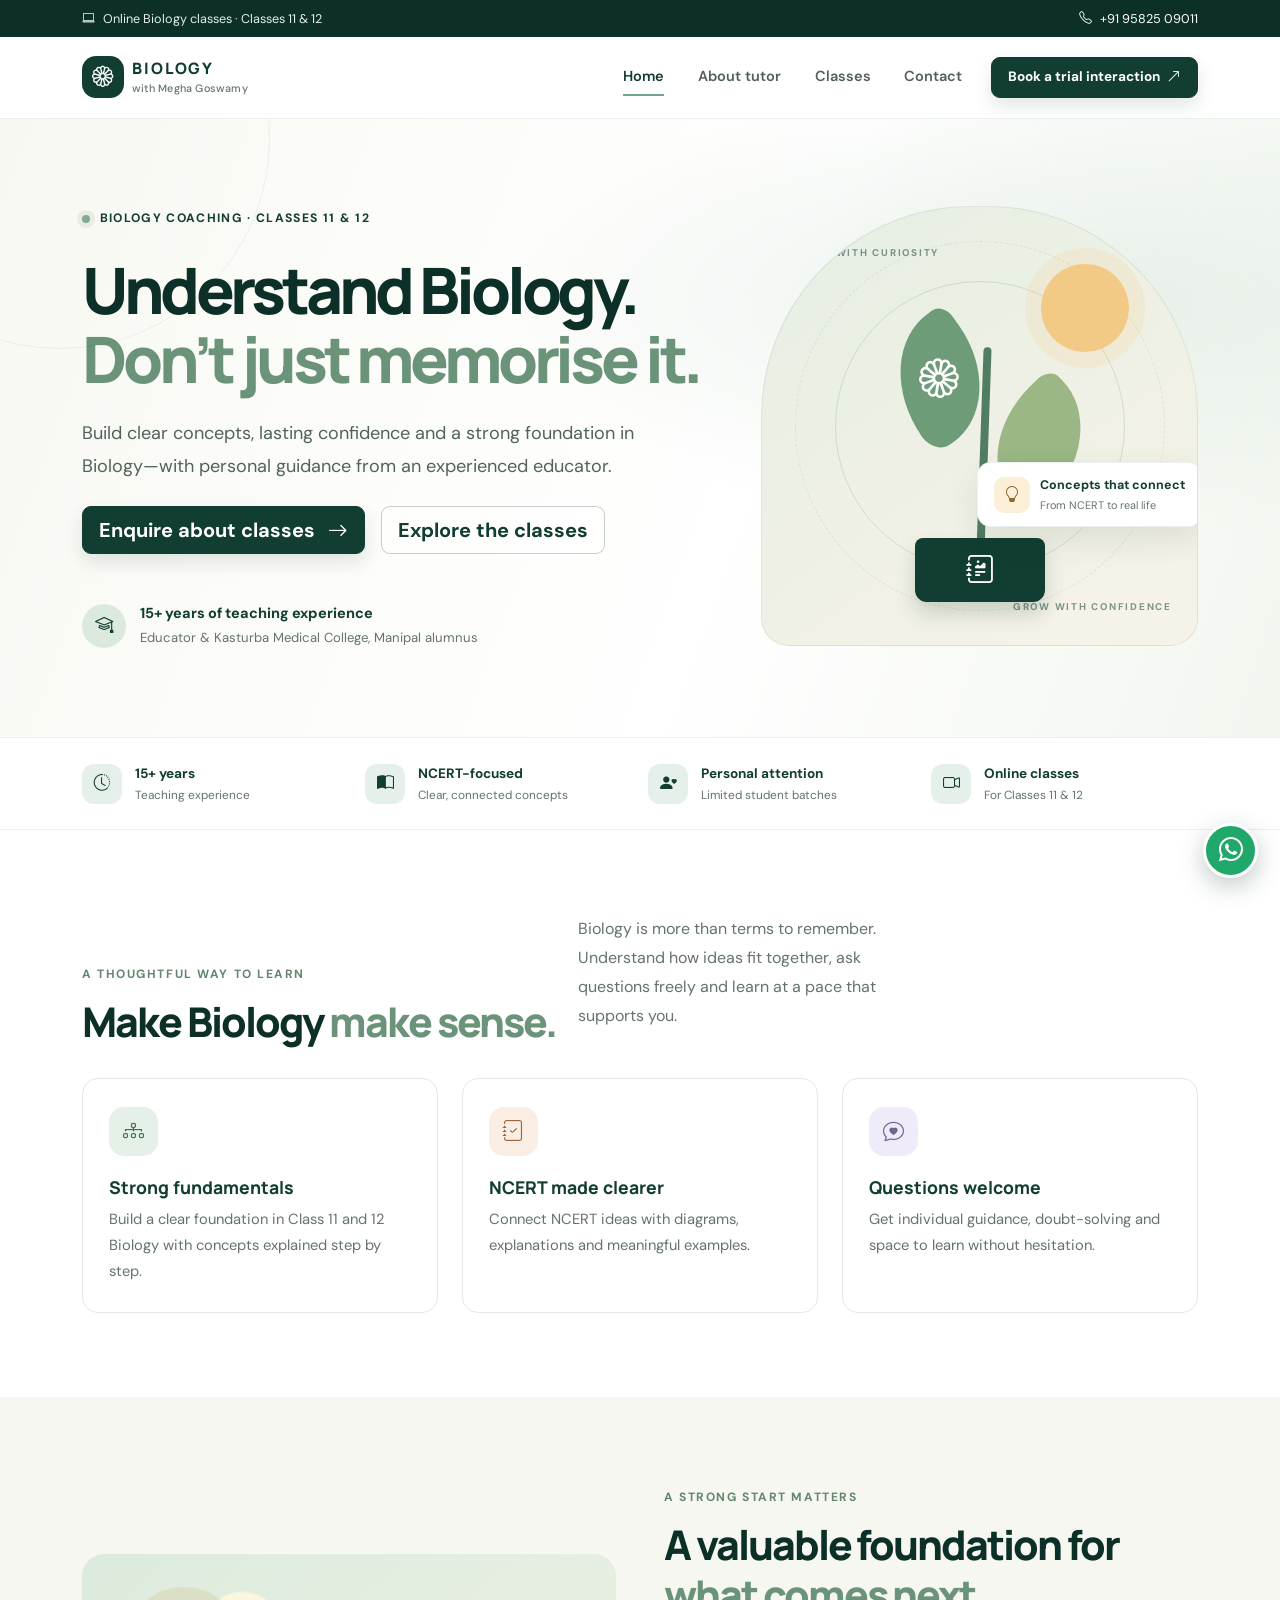
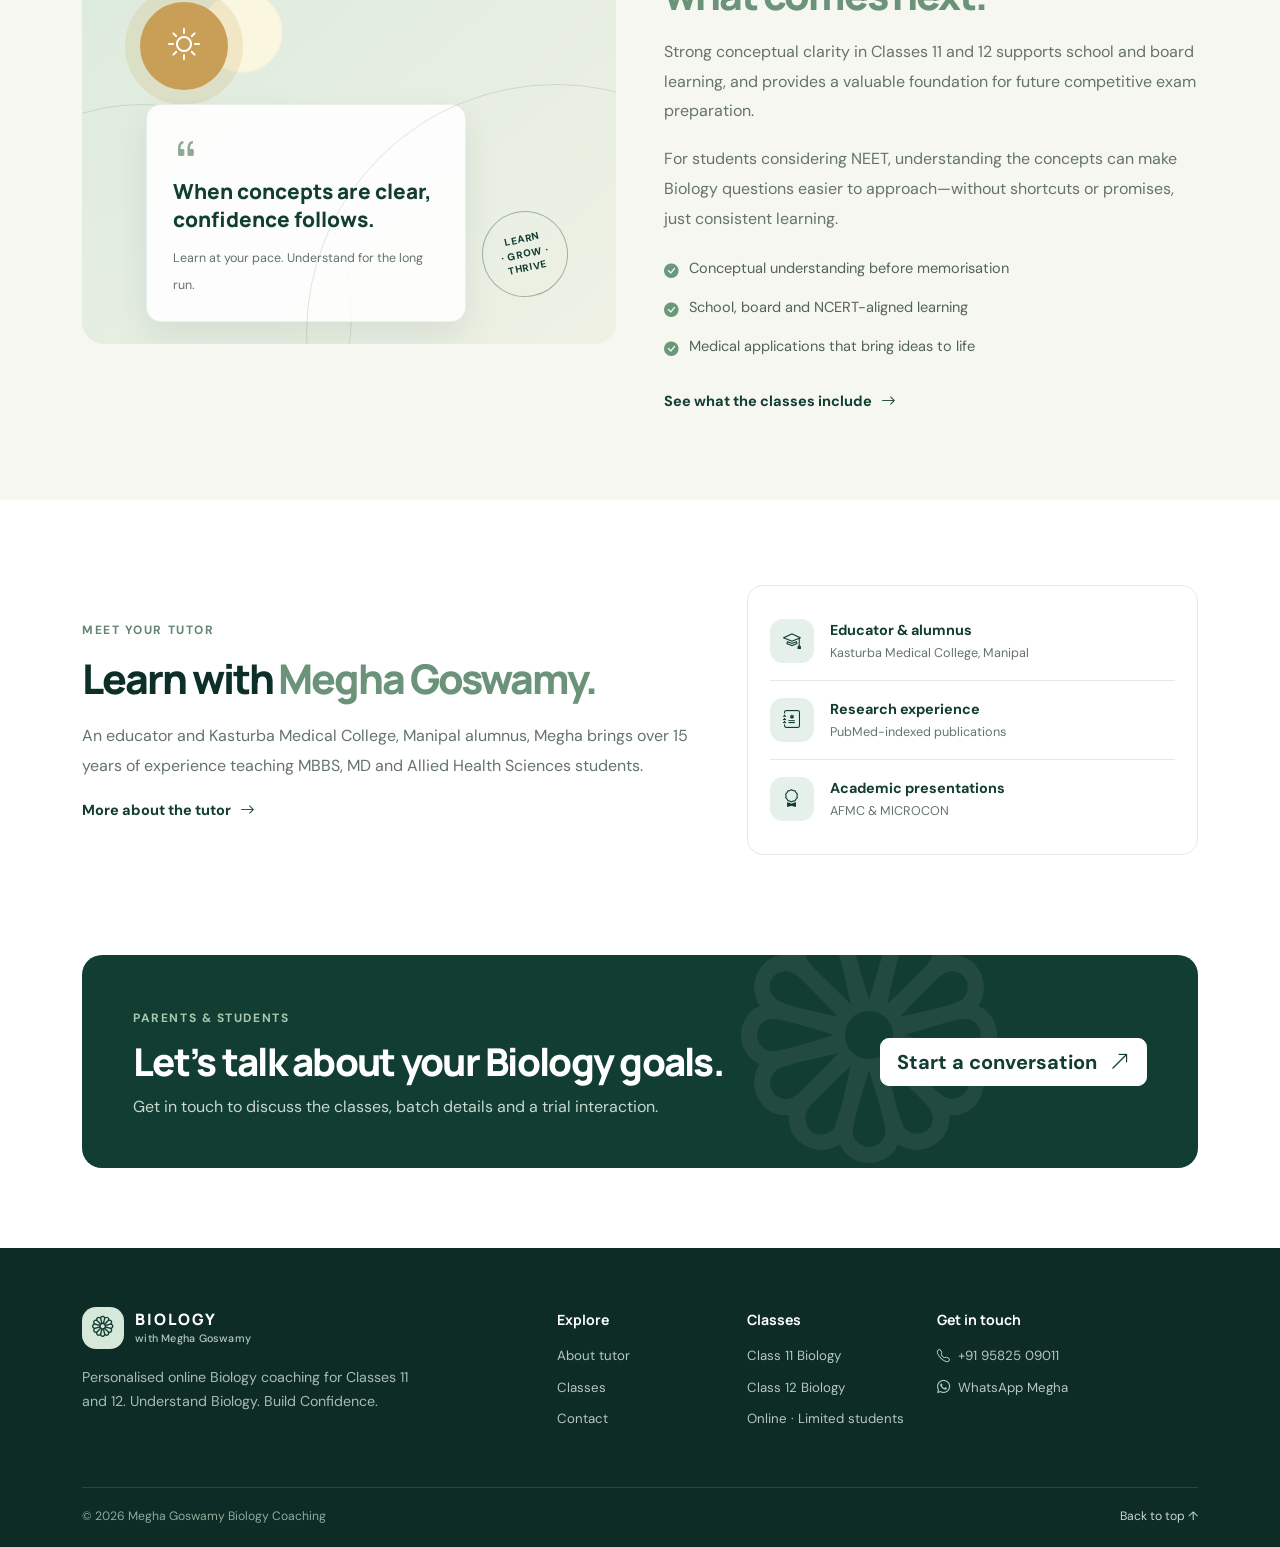
==== index.html @ 43e4be42 "Add MGT Tutorials website" ====
<!doctype html>
<html lang="en">
  <head>
    <meta charset="utf-8">
    <meta name="viewport" content="width=device-width, initial-scale=1">
    <meta name="description" content="Online Biology coaching for Classes 11 and 12 with Megha Goswamy. Build clear NCERT concepts, confidence and a strong foundation for future NEET preparation.">
    <meta name="theme-color" content="#123d32">
    <title>Biology Coaching for Classes 11 &amp; 12 | Megha Goswamy</title>
    <link rel="preconnect" href="https://fonts.googleapis.com">
    <link rel="preconnect" href="https://fonts.gstatic.com" crossorigin>
    <link href="https://fonts.googleapis.com/css2?family=DM+Sans:wght@400;500;600;700&family=Manrope:wght@400;500;600;700;800&display=swap" rel="stylesheet">
    <link href="https://cdn.jsdelivr.net/npm/bootstrap@5.3.3/dist/css/bootstrap.min.css" rel="stylesheet">
    <link href="https://cdn.jsdelivr.net/npm/bootstrap-icons@1.11.3/font/bootstrap-icons.min.css" rel="stylesheet">
    <link href="assets/css/styles.css" rel="stylesheet">
  </head>
  <body id="top">
    <div class="topbar">
      <div class="container d-flex justify-content-between align-items-center gap-3">
        <span><i class="bi bi-laptop me-2" aria-hidden="true"></i>Online Biology classes · Classes 11 &amp; 12</span>
        <a href="tel:+919582509011"><i class="bi bi-telephone me-2" aria-hidden="true"></i>+91 95825 09011</a>
      </div>
    </div>

    <nav class="navbar navbar-expand-lg site-nav sticky-top" aria-label="Main navigation">
      <div class="container">
        <a class="navbar-brand d-flex align-items-center gap-2" href="index.html" aria-label="Megha Goswamy Biology Coaching home">
          <span class="brand-mark"><i class="bi bi-flower1" aria-hidden="true"></i></span>
          <span class="brand-copy">BIOLOGY<span>with Megha Goswamy</span></span>
        </a>
        <button class="navbar-toggler" type="button" data-bs-toggle="collapse" data-bs-target="#siteNavigation" aria-controls="siteNavigation" aria-expanded="false" aria-label="Toggle navigation">
          <span class="navbar-toggler-icon"></span>
        </button>
        <div class="collapse navbar-collapse" id="siteNavigation">
          <ul class="navbar-nav ms-auto align-items-lg-center gap-lg-2">
            <li class="nav-item"><a class="nav-link active" aria-current="page" href="index.html">Home</a></li>
            <li class="nav-item"><a class="nav-link" href="about.html">About tutor</a></li>
            <li class="nav-item"><a class="nav-link" href="classes.html">Classes</a></li>
            <li class="nav-item"><a class="nav-link" href="contact.html">Contact</a></li>
            <li class="nav-item ms-lg-2"><a class="btn btn-primary-custom nav-cta" href="contact.html#enquiry">Book a trial interaction <i class="bi bi-arrow-up-right ms-1" aria-hidden="true"></i></a></li>
          </ul>
        </div>
      </div>
    </nav>

    <main>
      <section class="hero-section">
        <div class="container">
          <div class="row align-items-center g-5">
            <div class="col-lg-7">
              <span class="eyebrow"><span class="eyebrow-dot"></span>Biology coaching · Classes 11 &amp; 12</span>
              <h1 class="hero-title mt-4">Understand Biology.<br><span>Don’t just memorise it.</span></h1>
              <p class="hero-lead mt-4">Build clear concepts, lasting confidence and a strong foundation in Biology—with personal guidance from an experienced educator.</p>
              <div class="d-flex flex-column flex-sm-row gap-3 mt-4">
                <a class="btn btn-primary-custom btn-lg" href="contact.html#enquiry">Enquire about classes <i class="bi bi-arrow-right ms-2" aria-hidden="true"></i></a>
                <a class="btn btn-outline-custom btn-lg" href="classes.html">Explore the classes</a>
              </div>
              <div class="hero-proof mt-5">
                <div class="proof-icon"><i class="bi bi-mortarboard" aria-hidden="true"></i></div>
                <p><strong>15+ years of teaching experience</strong><span>Educator &amp; Kasturba Medical College, Manipal alumnus</span></p>
              </div>
            </div>
            <div class="col-lg-5">
              <div class="hero-art" role="img" aria-label="Illustration of a growing plant representing learning and biology">
                <div class="art-orbit orbit-one"></div>
                <div class="art-orbit orbit-two"></div>
                <div class="art-sun"></div>
                <div class="art-leaf leaf-one"><i class="bi bi-flower1" aria-hidden="true"></i></div>
                <div class="art-leaf leaf-two"><i class="bi bi-leaf" aria-hidden="true"></i></div>
                <div class="art-stem"></div>
                <div class="art-book"><i class="bi bi-journal-richtext" aria-hidden="true"></i></div>
                <div class="art-caption"><span class="caption-icon"><i class="bi bi-lightbulb" aria-hidden="true"></i></span><span><strong>Concepts that connect</strong><small>From NCERT to real life</small></span></div>
                <span class="art-label label-top">LEARN WITH CURIOSITY</span>
                <span class="art-label label-bottom">GROW WITH CONFIDENCE</span>
              </div>
            </div>
          </div>
        </div>
      </section>

      <section class="trust-strip" aria-label="Teaching highlights">
        <div class="container">
          <div class="row g-3">
            <div class="col-6 col-lg-3"><div class="trust-item"><i class="bi bi-clock-history" aria-hidden="true"></i><span><strong>15+ years</strong><small>Teaching experience</small></span></div></div>
            <div class="col-6 col-lg-3"><div class="trust-item"><i class="bi bi-book-half" aria-hidden="true"></i><span><strong>NCERT-focused</strong><small>Clear, connected concepts</small></span></div></div>
            <div class="col-6 col-lg-3"><div class="trust-item"><i class="bi bi-person-heart" aria-hidden="true"></i><span><strong>Personal attention</strong><small>Limited student batches</small></span></div></div>
            <div class="col-6 col-lg-3"><div class="trust-item"><i class="bi bi-camera-video" aria-hidden="true"></i><span><strong>Online classes</strong><small>For Classes 11 &amp; 12</small></span></div></div>
          </div>
        </div>
      </section>

      <section class="section-space">
        <div class="container">
          <div class="row align-items-end g-3 section-heading">
            <div class="col-lg-7">
              <span class="section-kicker">A thoughtful way to learn</span>
              <h2>Make Biology <span>make sense.</span></h2>
            </div>
            <div class="col-lg-5"><p>Biology is more than terms to remember. Understand how ideas fit together, ask questions freely and learn at a pace that supports you.</p></div>
          </div>
          <div class="row g-4 mt-2">
            <div class="col-md-6 col-lg-4">
              <article class="feature-card">
                <div class="feature-icon icon-mint"><i class="bi bi-diagram-3" aria-hidden="true"></i></div>
                <h3>Strong fundamentals</h3>
                <p>Build a clear foundation in Class 11 and 12 Biology with concepts explained step by step.</p>
              </article>
            </div>
            <div class="col-md-6 col-lg-4">
              <article class="feature-card">
                <div class="feature-icon icon-peach"><i class="bi bi-journal-check" aria-hidden="true"></i></div>
                <h3>NCERT made clearer</h3>
                <p>Connect NCERT ideas with diagrams, explanations and meaningful examples.</p>
              </article>
            </div>
            <div class="col-md-6 col-lg-4">
              <article class="feature-card">
                <div class="feature-icon icon-lilac"><i class="bi bi-chat-heart" aria-hidden="true"></i></div>
                <h3>Questions welcome</h3>
                <p>Get individual guidance, doubt-solving and space to learn without hesitation.</p>
              </article>
            </div>
          </div>
        </div>
      </section>

      <section class="foundation-section">
        <div class="container">
          <div class="row align-items-center g-5">
            <div class="col-lg-6">
              <div class="foundation-visual">
                <div class="foundation-circle"><i class="bi bi-brightness-high" aria-hidden="true"></i></div>
                <div class="foundation-quote"><i class="bi bi-quote" aria-hidden="true"></i><p>When concepts are clear, confidence follows.</p><span>Learn at your pace. Understand for the long run.</span></div>
                <div class="foundation-stamp"><span>LEARN<br>· GROW ·<br>THRIVE</span></div>
              </div>
            </div>
            <div class="col-lg-6">
              <span class="section-kicker">A strong start matters</span>
              <h2 class="section-title">A valuable foundation for <span>what comes next.</span></h2>
              <p class="section-copy">Strong conceptual clarity in Classes 11 and 12 supports school and board learning, and provides a valuable foundation for future competitive exam preparation.</p>
              <p class="section-copy">For students considering NEET, understanding the concepts can make Biology questions easier to approach—without shortcuts or promises, just consistent learning.</p>
              <ul class="check-list">
                <li><i class="bi bi-check-circle-fill" aria-hidden="true"></i>Conceptual understanding before memorisation</li>
                <li><i class="bi bi-check-circle-fill" aria-hidden="true"></i>School, board and NCERT-aligned learning</li>
                <li><i class="bi bi-check-circle-fill" aria-hidden="true"></i>Medical applications that bring ideas to life</li>
              </ul>
              <a class="text-link" href="classes.html">See what the classes include <i class="bi bi-arrow-right" aria-hidden="true"></i></a>
            </div>
          </div>
        </div>
      </section>

      <section class="tutor-section section-space">
        <div class="container">
          <div class="row g-4 align-items-center">
            <div class="col-lg-7">
              <span class="section-kicker">Meet your tutor</span>
              <h2 class="section-title">Learn with <span>Megha Goswamy.</span></h2>
              <p class="section-copy">An educator and Kasturba Medical College, Manipal alumnus, Megha brings over 15 years of experience teaching MBBS, MD and Allied Health Sciences students.</p>
              <a class="text-link" href="about.html">More about the tutor <i class="bi bi-arrow-right" aria-hidden="true"></i></a>
            </div>
            <div class="col-lg-5">
              <div class="credential-card">
                <div class="credential-row"><span><i class="bi bi-mortarboard" aria-hidden="true"></i></span><p><strong>Educator &amp; alumnus</strong><small>Kasturba Medical College, Manipal</small></p></div>
                <div class="credential-row"><span><i class="bi bi-journal-medical" aria-hidden="true"></i></span><p><strong>Research experience</strong><small>PubMed-indexed publications</small></p></div>
                <div class="credential-row"><span><i class="bi bi-award" aria-hidden="true"></i></span><p><strong>Academic presentations</strong><small>AFMC &amp; MICROCON</small></p></div>
              </div>
            </div>
          </div>
        </div>
      </section>

      <section class="cta-section">
        <div class="container">
          <div class="cta-card">
            <div><span class="section-kicker">Parents &amp; students</span><h2>Let’s talk about your Biology goals.</h2><p>Get in touch to discuss the classes, batch details and a trial interaction.</p></div>
            <a class="btn btn-light-custom btn-lg" href="contact.html#enquiry">Start a conversation <i class="bi bi-arrow-up-right ms-2" aria-hidden="true"></i></a>
            <div class="cta-decoration" aria-hidden="true"><i class="bi bi-flower1"></i></div>
          </div>
        </div>
      </section>
    </main>

    <footer class="site-footer">
      <div class="container">
        <div class="row gy-4">
          <div class="col-lg-5">
            <a class="footer-brand" href="index.html"><span class="brand-mark"><i class="bi bi-flower1" aria-hidden="true"></i></span><span class="brand-copy">BIOLOGY<span>with Megha Goswamy</span></span></a>
            <p class="footer-about mt-3">Personalised online Biology coaching for Classes 11 and 12. Understand Biology. Build Confidence.</p>
          </div>
          <div class="col-6 col-lg-2"><h2 class="footer-heading">Explore</h2><a href="about.html">About tutor</a><a href="classes.html">Classes</a><a href="contact.html">Contact</a></div>
          <div class="col-6 col-lg-2"><h2 class="footer-heading">Classes</h2><span>Class 11 Biology</span><span>Class 12 Biology</span><span>Online · Limited students</span></div>
          <div class="col-lg-3"><h2 class="footer-heading">Get in touch</h2><a href="tel:+919582509011"><i class="bi bi-telephone me-2" aria-hidden="true"></i>+91 95825 09011</a><a href="https://wa.me/919582509011" target="_blank" rel="noopener noreferrer"><i class="bi bi-whatsapp me-2" aria-hidden="true"></i>WhatsApp Megha</a></div>
        </div>
        <div class="footer-bottom"><span>© <span data-current-year></span> Megha Goswamy Biology Coaching</span><a href="#top" class="back-top">Back to top ↑</a></div>
      </div>
    </footer>
    <a class="whatsapp-float" href="https://wa.me/919582509011?text=Hello%20Megha%2C%20I%27d%20like%20to%20enquire%20about%20Biology%20classes." target="_blank" rel="noopener noreferrer" aria-label="Enquire on WhatsApp"><i class="bi bi-whatsapp" aria-hidden="true"></i></a>
    <script src="https://cdn.jsdelivr.net/npm/bootstrap@5.3.3/dist/js/bootstrap.bundle.min.js"></script>
    <script src="assets/js/main.js"></script>
  </body>
</html>
---- assets/css/styles.css ----
:root {
  --forest: #123d32;
  --forest-dark: #0c3028;
  --forest-soft: #e6f0eb;
  --sage: #dce9df;
  --cream: #f7f7f1;
  --ink: #172a25;
  --muted: #64736d;
  --line: #e5e9e4;
  --white: #fff;
  --font-body: "DM Sans", sans-serif;
  --font-heading: "Manrope", sans-serif;
}

* { box-sizing: border-box; }
html { scroll-behavior: smooth; scroll-padding-top: 6rem; }
body { margin: 0; color: var(--ink); background: var(--white); font-family: var(--font-body); font-size: 1rem; line-height: 1.7; }
a { color: inherit; }
h1, h2, h3, .brand-copy { font-family: var(--font-heading); }
.topbar { background: var(--forest-dark); color: #e4eee8; font-size: .79rem; padding: .48rem 0; }
.topbar a { color: #fff; text-decoration: none; }
.site-nav { z-index: 1020; min-height: 82px; background: rgba(255,255,255,.97); border-bottom: 1px solid rgba(18,61,50,.08); }
.navbar-brand { text-decoration: none; }
.brand-mark { width: 42px; height: 42px; display: inline-grid; place-items: center; flex: 0 0 auto; color: #fff; background: var(--forest); border-radius: 14px; font-size: 1.35rem; }
.brand-copy { display: flex; flex-direction: column; color: var(--forest); font-size: .98rem; font-weight: 800; letter-spacing: .12em; line-height: 1.12; }
.brand-copy span { margin-top: .2rem; color: var(--muted); font: 500 .67rem var(--font-body); letter-spacing: .02em; }
.site-nav .nav-link { padding: .7rem .8rem !important; color: #50615a; font-size: .91rem; font-weight: 600; }
.site-nav .nav-link:hover, .site-nav .nav-link.active { color: var(--forest); }
.site-nav .nav-link.active { position: relative; }
.site-nav .nav-link.active::after { position: absolute; right: .8rem; bottom: .28rem; left: .8rem; height: 2px; background: #73a58a; content: ""; }
.navbar-toggler { border-color: var(--line); }
.navbar-toggler:focus { box-shadow: 0 0 0 .2rem rgba(18,61,50,.15); }
.btn { border-radius: 9px; font-weight: 700; }
.btn-primary-custom { color: #fff; background: var(--forest); border: 1px solid var(--forest); box-shadow: 0 8px 18px rgba(18,61,50,.12); }
.btn-primary-custom:hover, .btn-primary-custom:focus { color: #fff; background: var(--forest-dark); border-color: var(--forest-dark); }
.btn-outline-custom { color: var(--forest); background: rgba(255,255,255,.56); border: 1px solid rgba(18,61,50,.24); }
.btn-outline-custom:hover { color: var(--forest); background: #fff; border-color: var(--forest); }
.btn-light-custom { color: var(--forest); background: #fff; border: 1px solid #fff; }
.btn-light-custom:hover { color: var(--forest); background: var(--cream); }
.nav-cta { padding: .58rem 1rem; font-size: .85rem; }
.hero-section { position: relative; overflow: hidden; padding: 5.3rem 0 5.5rem; background: radial-gradient(ellipse at 86% 30%, #e8f0e9 0, transparent 38%), linear-gradient(110deg, #f8f8f2 0%, #fff 58%, #f2f6ef 100%); }
.hero-section::before { position: absolute; top: -190px; left: -150px; width: 420px; height: 420px; border: 1px solid rgba(18,61,50,.06); border-radius: 50%; content: ""; }
.eyebrow { display: inline-flex; align-items: center; gap: .6rem; color: var(--forest); font-size: .76rem; font-weight: 700; letter-spacing: .11em; text-transform: uppercase; }
.eyebrow-dot { width: 8px; height: 8px; border-radius: 50%; background: #81a98e; box-shadow: 0 0 0 5px rgba(129,169,142,.15); }
.hero-title { max-width: 760px; color: var(--forest-dark); font-size: clamp(2.6rem, 5vw, 4.65rem); font-weight: 800; letter-spacing: -.065em; line-height: 1.08; }
.hero-title span, .page-title span, .section-heading h2 span, .section-title span { color: #6a937a; }
.hero-lead { max-width: 590px; color: #52635b; font-size: 1.13rem; line-height: 1.8; }
.hero-proof { display: flex; align-items: center; gap: .85rem; }
.proof-icon { width: 44px; height: 44px; display: grid; place-items: center; color: var(--forest); background: var(--sage); border-radius: 50%; font-size: 1.15rem; }
.hero-proof p, .credential-row p { display: flex; flex-direction: column; margin: 0; }
.hero-proof strong { color: var(--forest); font-size: .91rem; }
.hero-proof p span { color: var(--muted); font-size: .82rem; }
.hero-art { position: relative; display: flex; min-height: 440px; align-items: center; justify-content: center; overflow: hidden; border: 1px solid rgba(18,61,50,.08); border-radius: 48% 48% 28px 28px; background: linear-gradient(145deg, #e5eee3, #f5f2e7 84%); }
.art-orbit { position: absolute; width: 290px; height: 290px; border: 1px solid rgba(18,61,50,.13); border-radius: 50%; }
.orbit-two { width: 370px; height: 370px; border-style: dashed; opacity: .7; }
.art-sun { position: absolute; top: 57px; right: 68px; width: 88px; height: 88px; border-radius: 50%; background: #f2c985; box-shadow: 0 0 0 16px rgba(242,201,133,.18); }
.art-stem { position: absolute; bottom: 80px; left: 50%; width: 8px; height: 218px; border-radius: 10px; background: #517d63; transform: translateX(-50%) rotate(2deg); transform-origin: bottom; }
.art-leaf { position: absolute; z-index: 1; display: grid; width: 94px; height: 120px; place-items: center; color: #fff; border-radius: 85% 15% 80% 20%; font-size: 2.5rem; }
.leaf-one { top: 112px; left: calc(50% - 88px); background: #6f9c78; transform: rotate(-35deg); }
.leaf-two { top: 176px; left: calc(50% + 13px); background: #9ab785; transform: rotate(45deg) scaleX(-1); }
.art-book { position: absolute; bottom: 43px; left: 50%; display: grid; width: 130px; height: 64px; place-items: center; color: #fff; border-radius: 8px 8px 12px 12px; background: var(--forest); box-shadow: 0 12px 20px rgba(18,61,50,.18); font-size: 1.75rem; transform: translateX(-50%); }
.art-caption { position: absolute; z-index: 2; right: -5px; bottom: 118px; display: flex; align-items: center; gap: .65rem; padding: .75rem 1rem; border: 1px solid rgba(18,61,50,.08); border-radius: 14px; background: #fff; box-shadow: 0 12px 32px rgba(18,61,50,.11); }
.caption-icon { display: grid; width: 36px; height: 36px; place-items: center; color: #8d6a33; background: #fbf0d7; border-radius: 10px; }
.art-caption strong, .art-caption small { display: block; }
.art-caption strong { color: var(--forest); font-size: .78rem; }
.art-caption small { color: var(--muted); font-size: .68rem; }
.art-label { position: absolute; color: rgba(18,61,50,.53); font-size: .61rem; font-weight: 700; letter-spacing: .18em; }
.label-top { top: 38px; left: 29px; }
.label-bottom { right: 25px; bottom: 30px; }
.trust-strip { padding: 1.5rem 0; border-top: 1px solid #eef0ea; border-bottom: 1px solid #eef0ea; background: #fff; }
.trust-item { display: flex; align-items: center; gap: .8rem; height: 100%; }
.trust-item > i { display: grid; width: 40px; height: 40px; flex: 0 0 auto; place-items: center; color: var(--forest); border-radius: 12px; background: var(--forest-soft); font-size: 1.05rem; }
.trust-item span, .trust-item strong, .trust-item small { display: block; }
.trust-item strong { color: var(--forest); font-size: .85rem; }
.trust-item small { color: var(--muted); font-size: .74rem; }
.section-space { padding: 5.3rem 0; }
.section-heading { max-width: 850px; }
.section-kicker { color: #638670; font-size: .75rem; font-weight: 700; letter-spacing: .13em; text-transform: uppercase; }
.section-heading h2, .section-title { margin: .7rem 0 0; color: var(--forest-dark); font-size: clamp(2rem, 3.2vw, 3rem); font-weight: 800; letter-spacing: -.05em; line-height: 1.2; }
.section-heading > p, .section-heading .col-lg-5 p { color: var(--muted); line-height: 1.8; }
.section-copy { margin-top: 1.15rem; color: var(--muted); line-height: 1.85; }
.feature-card { height: 100%; padding: 1.7rem 1.65rem; border: 1px solid var(--line); border-radius: 16px; background: #fff; transition: transform .2s ease, box-shadow .2s ease; }
.feature-card:hover, .credential-detail:hover { transform: translateY(-4px); box-shadow: 0 18px 34px rgba(18,61,50,.08); }
.feature-icon { display: grid; width: 49px; height: 49px; place-items: center; border-radius: 15px; font-size: 1.3rem; }
.icon-mint { color: #397355; background: #e5f1e8; }
.icon-peach { color: #9b6742; background: #faeee4; }
.icon-lilac { color: #716294; background: #efebf8; }
.icon-sand { color: #867342; background: #f5f0dc; }
.feature-card h3, .credential-detail h3 { margin: 1.35rem 0 .55rem; color: var(--forest); font-size: 1.1rem; font-weight: 750; }
.feature-card p, .credential-detail p { margin: 0; color: var(--muted); font-size: .92rem; line-height: 1.75; }
.foundation-section { padding: 5.3rem 0; background: var(--cream); }
.foundation-visual { position: relative; min-height: 390px; overflow: hidden; border-radius: 22px; background: radial-gradient(circle at 30% 20%, #faf6df 0 8%, transparent 8.5%), linear-gradient(140deg, #dcebdd, #eff1e5); }
.foundation-visual::before, .foundation-visual::after { position: absolute; bottom: -180px; width: 420px; height: 420px; border: 1px solid rgba(18,61,50,.13); border-radius: 50%; content: ""; }
.foundation-visual::before { left: -150px; }
.foundation-visual::after { right: -190px; bottom: -240px; width: 500px; height: 500px; }
.foundation-circle { position: absolute; top: 48px; left: 58px; display: grid; width: 88px; height: 88px; place-items: center; color: #fff; border-radius: 50%; background: #c99e56; box-shadow: 0 0 0 15px rgba(201,158,86,.18); font-size: 2rem; }
.foundation-quote { position: absolute; top: 150px; left: 12%; max-width: 320px; padding: 1.5rem 1.65rem; border: 1px solid rgba(18,61,50,.08); border-radius: 15px; background: rgba(255,255,255,.88); box-shadow: 0 16px 35px rgba(18,61,50,.09); }
.foundation-quote > i { color: #91aa96; font-size: 1.6rem; }
.foundation-quote p { margin: .3rem 0 .6rem; color: var(--forest); font-family: var(--font-heading); font-size: 1.3rem; font-weight: 800; line-height: 1.35; }
.foundation-quote span { color: var(--muted); font-size: .78rem; }
.foundation-stamp { position: absolute; right: 9%; bottom: 12%; display: grid; width: 86px; height: 86px; place-items: center; border: 1px solid rgba(18,61,50,.35); border-radius: 50%; color: var(--forest); text-align: center; transform: rotate(-12deg); }
.foundation-stamp span { font-size: .62rem; font-weight: 800; letter-spacing: .08em; line-height: 1.5; }
.check-list { display: grid; gap: .7rem; margin: 1.5rem 0; padding: 0; list-style: none; }
.check-list li { display: flex; align-items: flex-start; gap: .65rem; color: #52635b; font-size: .91rem; }
.check-list i { margin-top: .2rem; color: #6a987a; }
.text-link { display: inline-flex; align-items: center; gap: .55rem; color: var(--forest); font-size: .91rem; font-weight: 700; text-decoration: none; }
.text-link:hover { color: #658f73; }
.credential-card { padding: 1rem 1.4rem; border: 1px solid var(--line); border-radius: 16px; background: #fff; }
.credential-row { display: flex; align-items: center; gap: 1rem; padding: 1rem 0; }
.credential-row + .credential-row { border-top: 1px solid var(--line); }
.credential-row > span { display: grid; width: 44px; height: 44px; flex: 0 0 auto; place-items: center; color: var(--forest); border-radius: 13px; background: var(--forest-soft); font-size: 1.12rem; }
.credential-row strong { color: var(--forest); font-size: .9rem; }
.credential-row small { color: var(--muted); font-size: .79rem; }
.tutor-section { background: #fff; }
.cta-section { padding: 1rem 0 5rem; }
.cta-card { position: relative; display: flex; align-items: center; justify-content: space-between; gap: 2rem; overflow: hidden; padding: 3rem 3.2rem; border-radius: 20px; color: #fff; background: var(--forest); }
.cta-card > div:first-child, .cta-card > a { position: relative; z-index: 1; }
.cta-card .section-kicker { color: #a8c9b0; }
.cta-card h2 { max-width: 610px; margin: .55rem 0 .45rem; color: #fff; font-size: clamp(1.7rem, 3vw, 2.55rem); font-weight: 800; letter-spacing: -.045em; }
.cta-card p { margin: 0; color: #c8d8cf; }
.cta-decoration { position: absolute; top: -48px; right: 18%; color: rgba(255,255,255,.07); font-size: 16rem; line-height: 1; }
.site-footer { padding: 3.7rem 0 1.25rem; color: #d5e0da; background: #0c2c25; }
.footer-brand { display: inline-flex; align-items: center; gap: .7rem; color: #fff; text-decoration: none; }
.footer-brand .brand-mark { color: var(--forest); background: #d6e8d9; }
.footer-brand .brand-copy { color: #fff; }
.footer-brand .brand-copy span { color: #b7c8bf; }
.footer-about { max-width: 340px; color: #a9bbb1; font-size: .89rem; }
.footer-heading { margin: .2rem 0 1rem; color: #fff; font: 700 .88rem var(--font-heading); }
.site-footer .col-6 > a, .site-footer .col-lg-3 > a, .site-footer .col-6 > span { display: block; margin: .55rem 0; color: #b7c8bf; font-size: .83rem; text-decoration: none; }
.site-footer a:hover { color: #fff; }
.footer-bottom { display: flex; justify-content: space-between; gap: 1rem; margin-top: 3rem; padding-top: 1.1rem; border-top: 1px solid rgba(255,255,255,.12); color: #92a89b; font-size: .76rem; }
.footer-bottom a { color: #c8d8cf; text-decoration: none; }
.whatsapp-float { position: fixed; z-index: 1010; right: 22px; bottom: 22px; display: grid; width: 55px; height: 55px; place-items: center; color: #fff; border: 3px solid #fff; border-radius: 50%; background: #1fa86a; box-shadow: 0 8px 24px rgba(12,48,40,.25); font-size: 1.5rem; text-decoration: none; transition: transform .2s ease; }
.whatsapp-float:hover { color: #fff; transform: translateY(-3px); }
.page-hero { padding: 2.2rem 0 4.2rem; background: linear-gradient(110deg, #f8f8f2, #f1f5ef); }
.breadcrumb { margin: 0 0 2rem; font-size: .8rem; }
.breadcrumb a { color: #638670; text-decoration: none; }
.breadcrumb-item.active { color: var(--muted); }
.page-title { color: var(--forest-dark); font-size: clamp(2.55rem, 5vw, 4.1rem); font-weight: 800; letter-spacing: -.065em; line-height: 1.12; }
.page-lead { max-width: 620px; margin: 1.2rem 0 0; color: #52635b; font-size: 1.08rem; line-height: 1.8; }
.page-hero-icon { display: flex; min-height: 215px; flex-direction: column; align-items: center; justify-content: center; gap: 1rem; color: var(--forest); border: 1px solid rgba(18,61,50,.1); border-radius: 24px; background: radial-gradient(circle at 50% 40%, #fff 0 15%, transparent 16%), #e7efe6; }
.page-hero-icon i { color: #628b70; font-size: 5rem; }
.page-hero-icon span { font-size: .65rem; font-weight: 800; letter-spacing: .18em; }
.about-note { position: relative; padding: 2.2rem; border: 1px solid var(--line); border-radius: 20px; background: var(--cream); }
.about-note-icon { color: #84a18c; font-size: 2rem; }
.about-note p { margin: .55rem 0 1.2rem; color: var(--forest); font: 700 1.42rem/1.5 var(--font-heading); }
.about-note strong, .about-note small { display: block; }
.about-note strong { color: var(--forest); font-size: .88rem; }
.about-note small { color: var(--muted); }
.credential-section { background: var(--cream); }
.credential-detail { height: 100%; padding: 1.55rem; border: 1px solid var(--line); border-radius: 15px; background: #fff; transition: transform .2s ease, box-shadow .2s ease; }
.credential-detail h3 { font-size: 1rem; }
.approach-list { border-top: 1px solid var(--line); }
.approach-list > div { display: flex; align-items: flex-start; gap: 1.2rem; padding: 1.15rem 0; border-bottom: 1px solid var(--line); }
.approach-list > div > span { color: #83a28c; font: 800 .85rem var(--font-heading); }
.approach-list p { display: flex; flex-direction: column; margin: 0; }
.approach-list strong { color: var(--forest); font-size: .98rem; }
.approach-list small { margin-top: .2rem; color: var(--muted); font-size: .86rem; }
.class-card { height: 100%; padding: 2rem; border: 1px solid var(--line); border-radius: 18px; background: #fff; }
.class-card-highlight { background: linear-gradient(145deg, #f8faf5, #fff); border-color: #d5e2d7; }
.class-card-top { display: flex; align-items: center; justify-content: space-between; }
.class-number { display: grid; width: 62px; height: 62px; place-items: center; color: var(--forest); border-radius: 18px; background: var(--forest-soft); font: 800 2rem var(--font-heading); }
.class-tag { padding: .4rem .65rem; color: #64836d; border-radius: 30px; background: #eff5ef; font-size: .66rem; font-weight: 800; letter-spacing: .12em; }
.class-card h3 { margin: 1.35rem 0 .6rem; color: var(--forest); font-size: 1.42rem; font-weight: 800; letter-spacing: -.03em; }
.class-card > p { min-height: 55px; color: var(--muted); font-size: .91rem; }
.teaching-section { background: var(--cream); }
.focus-grid { display: grid; grid-template-columns: repeat(2, 1fr); gap: 1rem; }
.focus-grid article { padding: 1.4rem; border: 1px solid var(--line); border-radius: 15px; background: #fff; }
.focus-grid article > i { color: #648b70; font-size: 1.35rem; }
.focus-grid h3 { margin: .75rem 0 .35rem; color: var(--forest); font-size: .98rem; font-weight: 750; }
.focus-grid p { margin: 0; color: var(--muted); font-size: .83rem; line-height: 1.6; }
.faq-accordion { max-width: 820px; }
.faq-accordion .accordion-item { margin-bottom: .75rem; overflow: hidden; border: 1px solid var(--line); border-radius: 12px !important; }
.faq-accordion .accordion-button { color: var(--forest); background: #fff; font-weight: 700; box-shadow: none; }
.faq-accordion .accordion-button:not(.collapsed) { color: var(--forest); background: #f5f8f3; }
.faq-accordion .accordion-button:focus { border-color: #8baa92; box-shadow: 0 0 0 .18rem rgba(18,61,50,.11); }
.faq-accordion .accordion-body { color: var(--muted); font-size: .91rem; line-height: 1.75; }
.contact-methods { display: grid; gap: .7rem; margin-top: 1.6rem; }
.contact-method { display: flex; align-items: center; gap: .9rem; padding: .9rem; border: 1px solid var(--line); border-radius: 13px; color: inherit; text-decoration: none; }
.contact-method > span { display: grid; width: 43px; height: 43px; flex: 0 0 auto; place-items: center; color: var(--forest); border-radius: 13px; background: var(--forest-soft); }
.contact-method p { flex: 1; margin: 0; }
.contact-method small, .contact-method strong { display: block; }
.contact-method small { color: var(--muted); font-size: .76rem; }
.contact-method strong { color: var(--forest); font-size: .86rem; }
.method-arrow { color: #87a38d; }
.enquiry-card { padding: 2rem; border: 1px solid var(--line); border-radius: 18px; background: #fff; box-shadow: 0 16px 42px rgba(18,61,50,.055); }
.enquiry-card h2 { margin: 0; color: var(--forest); font-size: 1.55rem; font-weight: 800; letter-spacing: -.035em; }
.enquiry-card > p { margin: .4rem 0 1.5rem; color: var(--muted); font-size: .88rem; }
.form-label { margin-bottom: .4rem; color: var(--forest); font-size: .83rem; font-weight: 700; }
.form-control, .form-select { min-height: 47px; border-color: #dfe6df; border-radius: 9px; color: var(--ink); font-size: .88rem; }
textarea.form-control { min-height: 110px; }
.form-control:focus, .form-select:focus { border-color: #789c81; box-shadow: 0 0 0 .2rem rgba(18,61,50,.1); }
.form-control::placeholder { color: #9aa8a0; }
.form-privacy { display: flex; justify-content: center; gap: .45rem; margin: .75rem 0 0; color: var(--muted); font-size: .74rem; text-align: center; }
.form-notice { min-height: 1px; color: #a14034; font-size: .82rem; text-align: center; }
.map-section { padding: 4.5rem 0; background: var(--cream); }
.map-frame { height: 340px; overflow: hidden; border: 5px solid #fff; border-radius: 18px; box-shadow: 0 12px 35px rgba(18,61,50,.09); }
.map-frame iframe { width: 100%; height: 100%; border: 0; }

@media (max-width: 991.98px) {
  .site-nav .navbar-collapse { padding: .7rem 0 1rem; }
  .site-nav .nav-link.active::after { display: none; }
  .hero-art { max-width: 520px; min-height: 390px; margin: 0 auto; }
  .cta-card { align-items: flex-start; flex-direction: column; padding: 2.5rem; }
}
@media (max-width: 575.98px) {
  .topbar { font-size: .68rem; }
  .topbar .container { flex-wrap: wrap; }
  .site-nav { min-height: 70px; }
  .brand-mark { width: 38px; height: 38px; }
  .brand-copy { font-size: .87rem; }
  .brand-copy span { font-size: .61rem; }
  .hero-section { padding: 3.8rem 0; }
  .hero-title { font-size: 2.65rem; }
  .hero-lead { font-size: 1rem; }
  .hero-art { min-height: 330px; }
  .art-orbit { width: 230px; height: 230px; }
  .orbit-two { width: 290px; height: 290px; }
  .art-sun { top: 42px; right: 43px; width: 65px; height: 65px; }
  .art-stem { bottom: 61px; height: 170px; }
  .art-leaf { width: 72px; height: 91px; font-size: 1.9rem; }
  .leaf-one { top: 87px; left: calc(50% - 68px); }
  .leaf-two { top: 135px; left: calc(50% + 9px); }
  .art-book { bottom: 29px; width: 104px; height: 52px; }
  .art-caption { right: 0; bottom: 88px; padding: .55rem .65rem; }
  .label-top { top: 22px; left: 16px; }
  .label-bottom { right: 14px; bottom: 16px; }
  .section-space, .foundation-section { padding: 3.7rem 0; }
  .foundation-visual { min-height: 340px; }
  .foundation-quote { left: 8%; max-width: 275px; padding: 1.2rem; }
  .foundation-stamp { right: 5%; bottom: 7%; width: 70px; height: 70px; }
  .cta-section { padding-bottom: 3.7rem; }
  .cta-card { padding: 2rem 1.4rem; }
  .footer-bottom { flex-direction: column; }
  .page-hero { padding-bottom: 3rem; }
  .page-hero-icon { min-height: 165px; }
  .page-hero-icon i { font-size: 3.8rem; }
  .class-card, .enquiry-card { padding: 1.35rem; }
  .class-card > p { min-height: 0; }
  .focus-grid { grid-template-columns: 1fr; }
  .map-frame { height: 280px; }
  .whatsapp-float { right: 14px; bottom: 14px; width: 51px; height: 51px; }
}

@media (prefers-reduced-motion: reduce) {
  html { scroll-behavior: auto; }
  *, *::before, *::after { transition-duration: .01ms !important; }
}
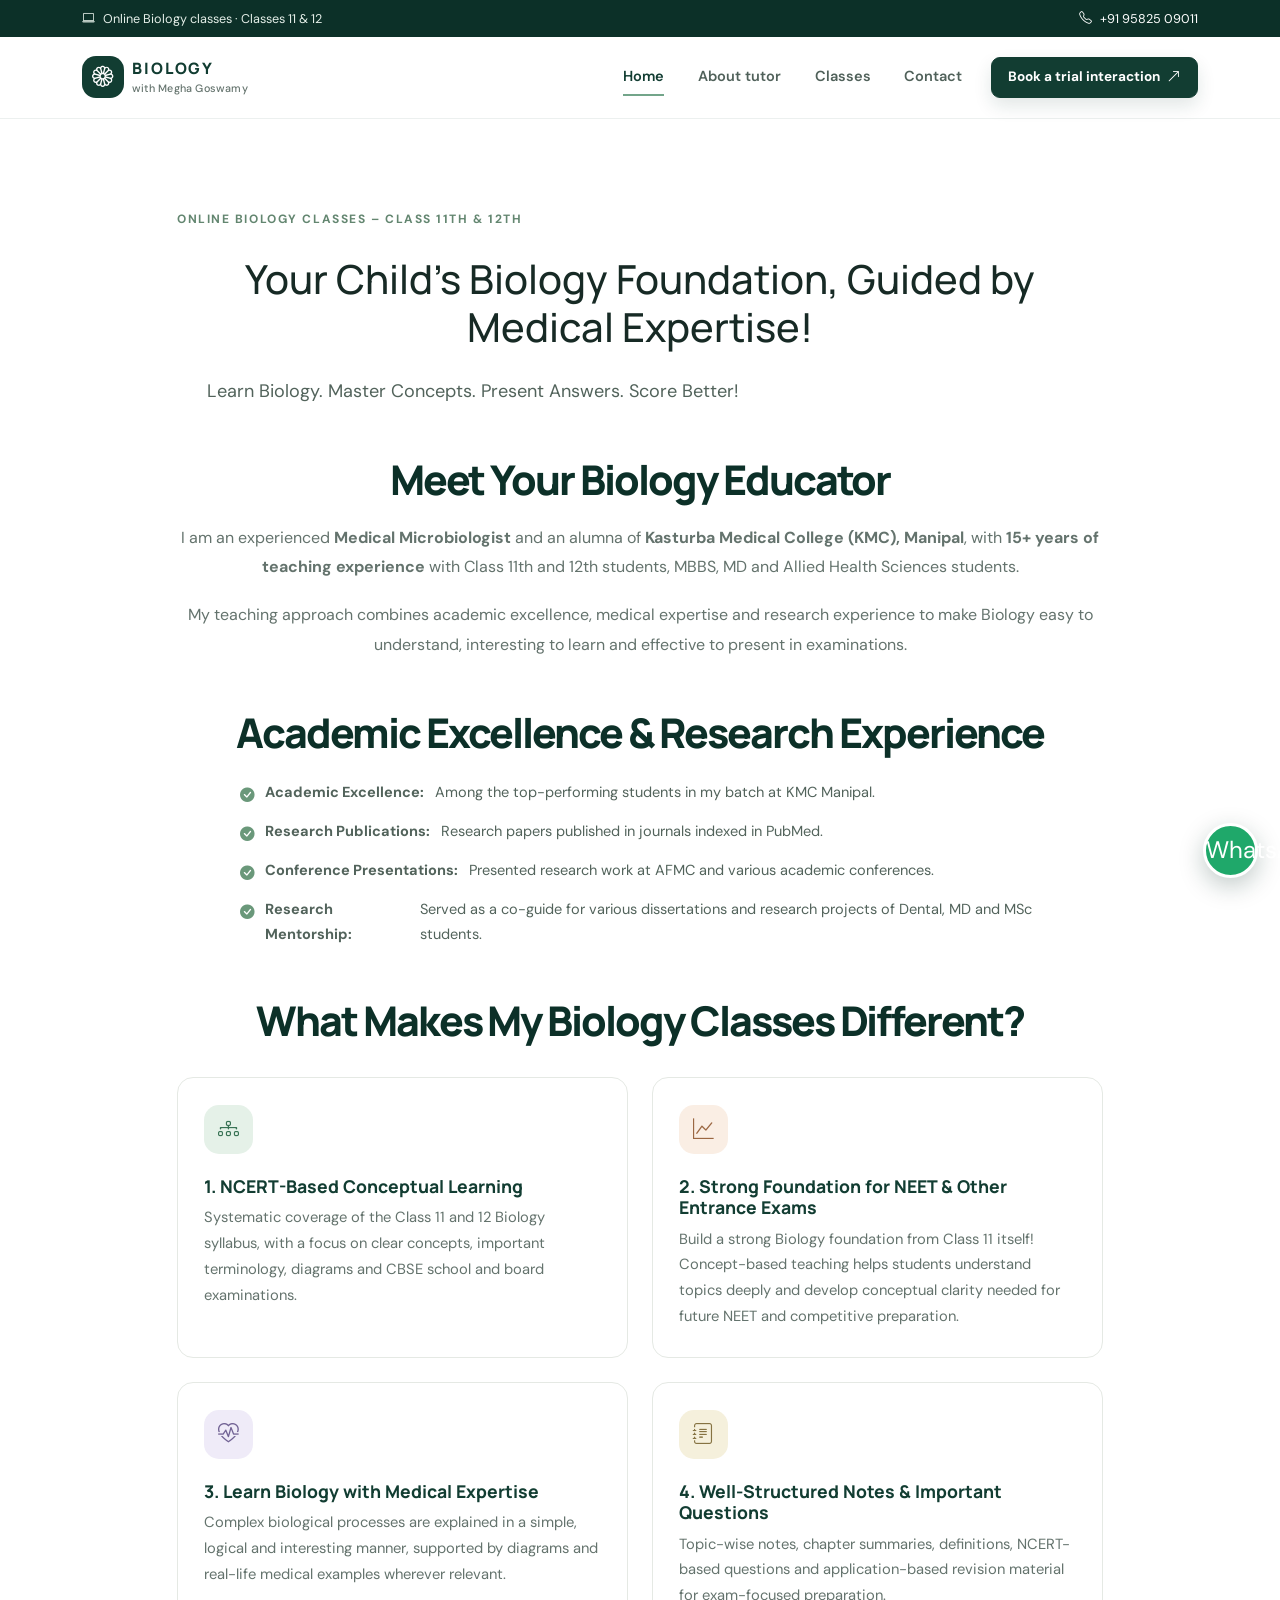
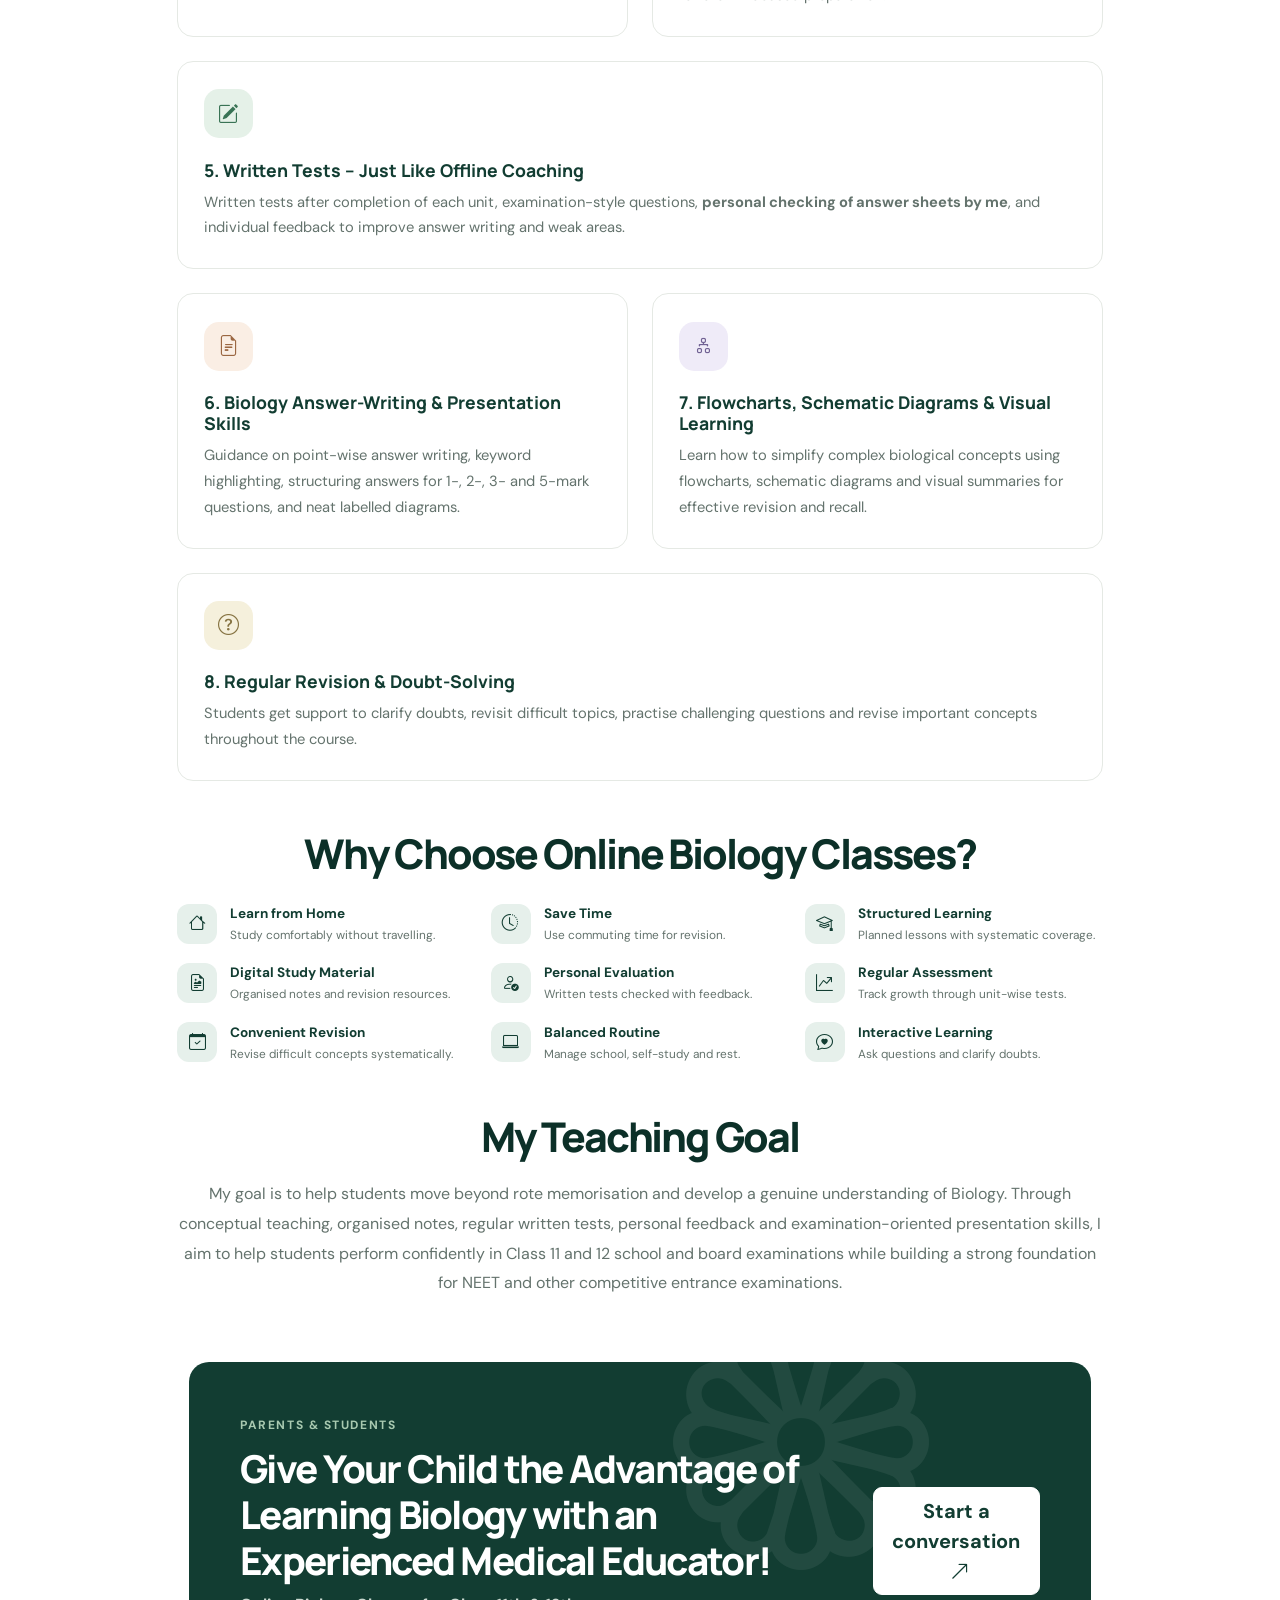
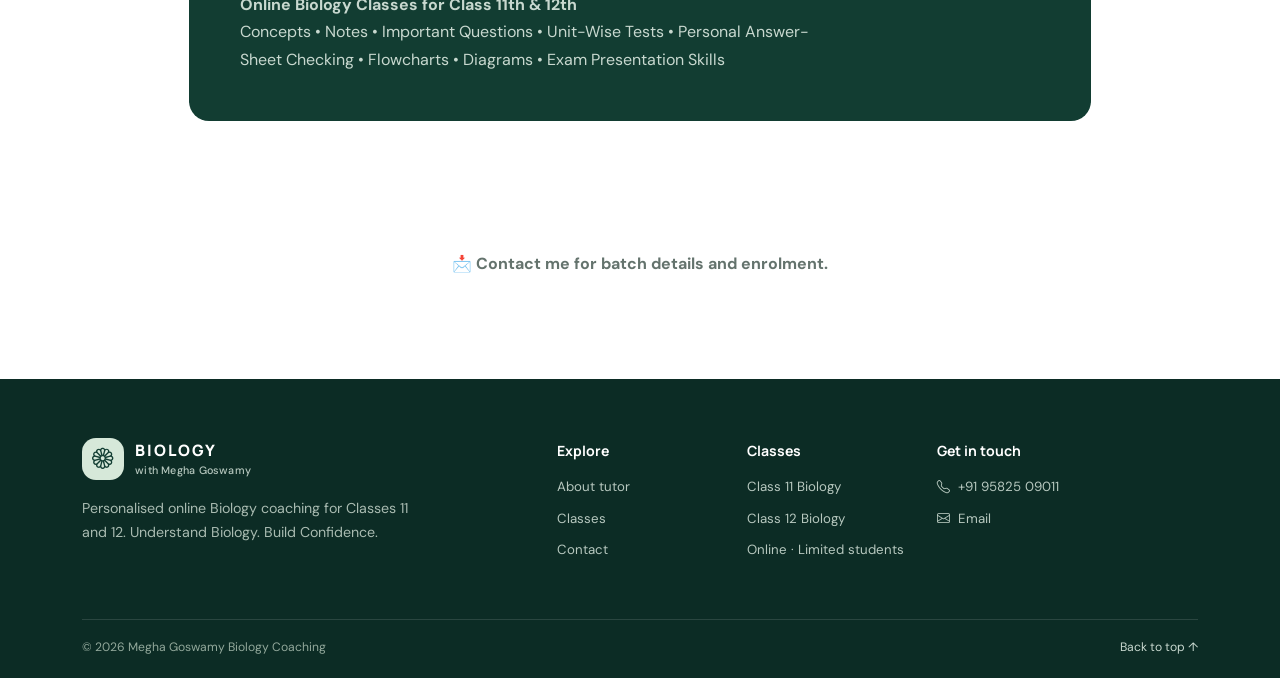
==== commit 0d7f29f8: "Update homepage content to match the client-provided biology classes copy" ====
--- a/index.html
+++ b/index.html
@@ -5,7 +5,7 @@
     <meta name="viewport" content="width=device-width, initial-scale=1">
     <meta name="description" content="Online Biology coaching for Classes 11 and 12 with Megha Goswamy. Build clear NCERT concepts, confidence and a strong foundation for future NEET preparation.">
     <meta name="theme-color" content="#123d32">
-    <title>Biology Coaching for Classes 11 &amp; 12 | Megha Goswamy</title>
+    <title>Online Biology Classes for Class 11 &amp; 12 | Megha Goswamy</title>
     <link rel="preconnect" href="https://fonts.googleapis.com">
     <link rel="preconnect" href="https://fonts.gstatic.com" crossorigin>
     <link href="https://fonts.googleapis.com/css2?family=DM+Sans:wght@400;500;600;700&family=Manrope:wght@400;500;600;700;800&display=swap" rel="stylesheet">
@@ -43,138 +43,130 @@
     </nav>
 
     <main>
-      <section class="hero-section">
+      <section class="section-space">
         <div class="container">
-          <div class="row align-items-center g-5">
-            <div class="col-lg-7">
-              <span class="eyebrow"><span class="eyebrow-dot"></span>Biology coaching · Classes 11 &amp; 12</span>
-              <h1 class="hero-title mt-4">Understand Biology.<br><span>Don’t just memorise it.</span></h1>
-              <p class="hero-lead mt-4">Build clear concepts, lasting confidence and a strong foundation in Biology—with personal guidance from an experienced educator.</p>
-              <div class="d-flex flex-column flex-sm-row gap-3 mt-4">
-                <a class="btn btn-primary-custom btn-lg" href="contact.html#enquiry">Enquire about classes <i class="bi bi-arrow-right ms-2" aria-hidden="true"></i></a>
-                <a class="btn btn-outline-custom btn-lg" href="classes.html">Explore the classes</a>
+          <div class="row justify-content-center">
+            <div class="col-lg-10">
+              <span class="section-kicker">ONLINE BIOLOGY CLASSES – CLASS 11th &amp; 12th</span>
+              <h1 class="mt-4 text-center">Your Child’s Biology Foundation, Guided by Medical Expertise!</h1>
+              <p class="hero-lead mt-4 text-center">Learn Biology. Master Concepts. Present Answers. Score Better!</p>
+
+              <div class="section-space-small mt-5">
+                <h2 class="section-title text-center">Meet Your Biology Educator</h2>
+                <p class="section-copy text-center">I am an experienced <strong>Medical Microbiologist</strong> and an alumna of <strong>Kasturba Medical College (KMC), Manipal</strong>, with <strong>15+ years of teaching experience</strong> with Class 11th and 12th students, MBBS, MD and Allied Health Sciences students.</p>
+                <p class="section-copy text-center">My teaching approach combines academic excellence, medical expertise and research experience to make Biology easy to understand, interesting to learn and effective to present in examinations.</p>
               </div>
-              <div class="hero-proof mt-5">
-                <div class="proof-icon"><i class="bi bi-mortarboard" aria-hidden="true"></i></div>
-                <p><strong>15+ years of teaching experience</strong><span>Educator &amp; Kasturba Medical College, Manipal alumnus</span></p>
+
+              <div class="section-space-small mt-5">
+                <h2 class="section-title text-center">Academic Excellence &amp; Research Experience</h2>
+                <ul class="check-list mx-auto" style="max-width: 800px;">
+                  <li><i class="bi bi-check-circle-fill" aria-hidden="true"></i><strong>Academic Excellence:</strong> Among the top-performing students in my batch at KMC Manipal.</li>
+                  <li><i class="bi bi-check-circle-fill" aria-hidden="true"></i><strong>Research Publications:</strong> Research papers published in journals indexed in PubMed.</li>
+                  <li><i class="bi bi-check-circle-fill" aria-hidden="true"></i><strong>Conference Presentations:</strong> Presented research work at AFMC and various academic conferences.</li>
+                  <li><i class="bi bi-check-circle-fill" aria-hidden="true"></i><strong>Research Mentorship:</strong> Served as a co-guide for various dissertations and research projects of Dental, MD and MSc students.</li>
+                </ul>
+              </div>
+
+              <div class="section-space-small mt-5">
+                <h2 class="section-title text-center">What Makes My Biology Classes Different?</h2>
+                <div class="row g-4 mt-2">
+                  <div class="col-lg-6">
+                    <article class="feature-card h-100">
+                      <div class="feature-icon icon-mint"><i class="bi bi-diagram-3" aria-hidden="true"></i></div>
+                      <h3>1. NCERT-Based Conceptual Learning</h3>
+                      <p>Systematic coverage of the Class 11 and 12 Biology syllabus, with a focus on clear concepts, important terminology, diagrams and CBSE school and board examinations.</p>
+                    </article>
+                  </div>
+                  <div class="col-lg-6">
+                    <article class="feature-card h-100">
+                      <div class="feature-icon icon-peach"><i class="bi bi-graph-up" aria-hidden="true"></i></div>
+                      <h3>2. Strong Foundation for NEET &amp; Other Entrance Exams</h3>
+                      <p>Build a strong Biology foundation from Class 11 itself! Concept-based teaching helps students understand topics deeply and develop conceptual clarity needed for future NEET and competitive preparation.</p>
+                    </article>
+                  </div>
+                  <div class="col-lg-6">
+                    <article class="feature-card h-100">
+                      <div class="feature-icon icon-lilac"><i class="bi bi-heart-pulse" aria-hidden="true"></i></div>
+                      <h3>3. Learn Biology with Medical Expertise</h3>
+                      <p>Complex biological processes are explained in a simple, logical and interesting manner, supported by diagrams and real-life medical examples wherever relevant.</p>
+                    </article>
+                  </div>
+                  <div class="col-lg-6">
+                    <article class="feature-card h-100">
+                      <div class="feature-icon icon-sand"><i class="bi bi-journal-text" aria-hidden="true"></i></div>
+                      <h3>4. Well-Structured Notes &amp; Important Questions</h3>
+                      <p>Topic-wise notes, chapter summaries, definitions, NCERT-based questions and application-based revision material for exam-focused preparation.</p>
+                    </article>
+                  </div>
+                  <div class="col-lg-12">
+                    <article class="feature-card h-100">
+                      <div class="feature-icon icon-mint"><i class="bi bi-pencil-square" aria-hidden="true"></i></div>
+                      <h3>5. Written Tests – Just Like Offline Coaching</h3>
+                      <p>Written tests after completion of each unit, examination-style questions, <strong>personal checking of answer sheets by me</strong>, and individual feedback to improve answer writing and weak areas.</p>
+                    </article>
+                  </div>
+                  <div class="col-lg-6">
+                    <article class="feature-card h-100">
+                      <div class="feature-icon icon-peach"><i class="bi bi-file-earmark-text" aria-hidden="true"></i></div>
+                      <h3>6. Biology Answer-Writing &amp; Presentation Skills</h3>
+                      <p>Guidance on point-wise answer writing, keyword highlighting, structuring answers for 1-, 2-, 3- and 5-mark questions, and neat labelled diagrams.</p>
+                    </article>
+                  </div>
+                  <div class="col-lg-6">
+                    <article class="feature-card h-100">
+                      <div class="feature-icon icon-lilac"><i class="bi bi-diagram-2" aria-hidden="true"></i></div>
+                      <h3>7. Flowcharts, Schematic Diagrams &amp; Visual Learning</h3>
+                      <p>Learn how to simplify complex biological concepts using flowcharts, schematic diagrams and visual summaries for effective revision and recall.</p>
+                    </article>
+                  </div>
+                  <div class="col-lg-12">
+                    <article class="feature-card h-100">
+                      <div class="feature-icon icon-sand"><i class="bi bi-question-circle" aria-hidden="true"></i></div>
+                      <h3>8. Regular Revision &amp; Doubt-Solving</h3>
+                      <p>Students get support to clarify doubts, revisit difficult topics, practise challenging questions and revise important concepts throughout the course.</p>
+                    </article>
+                  </div>
+                </div>
+              </div>
+
+              <div class="section-space-small mt-5">
+                <h2 class="section-title text-center">Why Choose Online Biology Classes?</h2>
+                <div class="row g-3 mt-2">
+                  <div class="col-md-6 col-lg-4"><div class="trust-item h-100"><i class="bi bi-house" aria-hidden="true"></i><span><strong>Learn from Home</strong><small>Study comfortably without travelling.</small></span></div></div>
+                  <div class="col-md-6 col-lg-4"><div class="trust-item h-100"><i class="bi bi-clock-history" aria-hidden="true"></i><span><strong>Save Time</strong><small>Use commuting time for revision.</small></span></div></div>
+                  <div class="col-md-6 col-lg-4"><div class="trust-item h-100"><i class="bi bi-mortarboard" aria-hidden="true"></i><span><strong>Structured Learning</strong><small>Planned lessons with systematic coverage.</small></span></div></div>
+                  <div class="col-md-6 col-lg-4"><div class="trust-item h-100"><i class="bi bi-file-earmark-richtext" aria-hidden="true"></i><span><strong>Digital Study Material</strong><small>Organised notes and revision resources.</small></span></div></div>
+                  <div class="col-md-6 col-lg-4"><div class="trust-item h-100"><i class="bi bi-person-check" aria-hidden="true"></i><span><strong>Personal Evaluation</strong><small>Written tests checked with feedback.</small></span></div></div>
+                  <div class="col-md-6 col-lg-4"><div class="trust-item h-100"><i class="bi bi-graph-up-arrow" aria-hidden="true"></i><span><strong>Regular Assessment</strong><small>Track growth through unit-wise tests.</small></span></div></div>
+                  <div class="col-md-6 col-lg-4"><div class="trust-item h-100"><i class="bi bi-calendar-check" aria-hidden="true"></i><span><strong>Convenient Revision</strong><small>Revise difficult concepts systematically.</small></span></div></div>
+                  <div class="col-md-6 col-lg-4"><div class="trust-item h-100"><i class="bi bi-laptop" aria-hidden="true"></i><span><strong>Balanced Routine</strong><small>Manage school, self-study and rest.</small></span></div></div>
+                  <div class="col-md-6 col-lg-4"><div class="trust-item h-100"><i class="bi bi-chat-heart" aria-hidden="true"></i><span><strong>Interactive Learning</strong><small>Ask questions and clarify doubts.</small></span></div></div>
+                </div>
+              </div>
+
+              <div class="section-space-small mt-5">
+                <h2 class="section-title text-center">My Teaching Goal</h2>
+                <p class="section-copy text-center">My goal is to help students move beyond rote memorisation and develop a genuine understanding of Biology. Through conceptual teaching, organised notes, regular written tests, personal feedback and examination-oriented presentation skills, I aim to help students perform confidently in Class 11 and 12 school and board examinations while building a strong foundation for NEET and other competitive entrance examinations.</p>
+              </div>
+
+              <div class="cta-section mt-5">
+                <div class="container">
+                  <div class="cta-card">
+                    <div>
+                      <span class="section-kicker">Parents &amp; students</span>
+                      <h2>Give Your Child the Advantage of Learning Biology with an Experienced Medical Educator!</h2>
+                      <p><strong>Online Biology Classes for Class 11th &amp; 12th</strong><br>Concepts • Notes • Important Questions • Unit-Wise Tests • Personal Answer-Sheet Checking • Flowcharts • Diagrams • Exam Presentation Skills</p>
+                    </div>
+                    <a class="btn btn-light-custom btn-lg" href="contact.html#enquiry">Start a conversation <i class="bi bi-arrow-up-right ms-2" aria-hidden="true"></i></a>
+                    <div class="cta-decoration" aria-hidden="true"><i class="bi bi-flower1"></i></div>
+                  </div>
+                </div>
+              </div>
+
+              <div class="text-center mt-5">
+                <p class="section-copy"><strong>📩 Contact me for batch details and enrolment.</strong></p>
               </div>
             </div>
-            <div class="col-lg-5">
-              <div class="hero-art" role="img" aria-label="Illustration of a growing plant representing learning and biology">
-                <div class="art-orbit orbit-one"></div>
-                <div class="art-orbit orbit-two"></div>
-                <div class="art-sun"></div>
-                <div class="art-leaf leaf-one"><i class="bi bi-flower1" aria-hidden="true"></i></div>
-                <div class="art-leaf leaf-two"><i class="bi bi-leaf" aria-hidden="true"></i></div>
-                <div class="art-stem"></div>
-                <div class="art-book"><i class="bi bi-journal-richtext" aria-hidden="true"></i></div>
-                <div class="art-caption"><span class="caption-icon"><i class="bi bi-lightbulb" aria-hidden="true"></i></span><span><strong>Concepts that connect</strong><small>From NCERT to real life</small></span></div>
-                <span class="art-label label-top">LEARN WITH CURIOSITY</span>
-                <span class="art-label label-bottom">GROW WITH CONFIDENCE</span>
-              </div>
-            </div>
-          </div>
-        </div>
-      </section>
-
-      <section class="trust-strip" aria-label="Teaching highlights">
-        <div class="container">
-          <div class="row g-3">
-            <div class="col-6 col-lg-3"><div class="trust-item"><i class="bi bi-clock-history" aria-hidden="true"></i><span><strong>15+ years</strong><small>Teaching experience</small></span></div></div>
-            <div class="col-6 col-lg-3"><div class="trust-item"><i class="bi bi-book-half" aria-hidden="true"></i><span><strong>NCERT-focused</strong><small>Clear, connected concepts</small></span></div></div>
-            <div class="col-6 col-lg-3"><div class="trust-item"><i class="bi bi-person-heart" aria-hidden="true"></i><span><strong>Personal attention</strong><small>Limited student batches</small></span></div></div>
-            <div class="col-6 col-lg-3"><div class="trust-item"><i class="bi bi-camera-video" aria-hidden="true"></i><span><strong>Online classes</strong><small>For Classes 11 &amp; 12</small></span></div></div>
-          </div>
-        </div>
-      </section>
-
-      <section class="section-space">
-        <div class="container">
-          <div class="row align-items-end g-3 section-heading">
-            <div class="col-lg-7">
-              <span class="section-kicker">A thoughtful way to learn</span>
-              <h2>Make Biology <span>make sense.</span></h2>
-            </div>
-            <div class="col-lg-5"><p>Biology is more than terms to remember. Understand how ideas fit together, ask questions freely and learn at a pace that supports you.</p></div>
-          </div>
-          <div class="row g-4 mt-2">
-            <div class="col-md-6 col-lg-4">
-              <article class="feature-card">
-                <div class="feature-icon icon-mint"><i class="bi bi-diagram-3" aria-hidden="true"></i></div>
-                <h3>Strong fundamentals</h3>
-                <p>Build a clear foundation in Class 11 and 12 Biology with concepts explained step by step.</p>
-              </article>
-            </div>
-            <div class="col-md-6 col-lg-4">
-              <article class="feature-card">
-                <div class="feature-icon icon-peach"><i class="bi bi-journal-check" aria-hidden="true"></i></div>
-                <h3>NCERT made clearer</h3>
-                <p>Connect NCERT ideas with diagrams, explanations and meaningful examples.</p>
-              </article>
-            </div>
-            <div class="col-md-6 col-lg-4">
-              <article class="feature-card">
-                <div class="feature-icon icon-lilac"><i class="bi bi-chat-heart" aria-hidden="true"></i></div>
-                <h3>Questions welcome</h3>
-                <p>Get individual guidance, doubt-solving and space to learn without hesitation.</p>
-              </article>
-            </div>
-          </div>
-        </div>
-      </section>
-
-      <section class="foundation-section">
-        <div class="container">
-          <div class="row align-items-center g-5">
-            <div class="col-lg-6">
-              <div class="foundation-visual">
-                <div class="foundation-circle"><i class="bi bi-brightness-high" aria-hidden="true"></i></div>
-                <div class="foundation-quote"><i class="bi bi-quote" aria-hidden="true"></i><p>When concepts are clear, confidence follows.</p><span>Learn at your pace. Understand for the long run.</span></div>
-                <div class="foundation-stamp"><span>LEARN<br>· GROW ·<br>THRIVE</span></div>
-              </div>
-            </div>
-            <div class="col-lg-6">
-              <span class="section-kicker">A strong start matters</span>
-              <h2 class="section-title">A valuable foundation for <span>what comes next.</span></h2>
-              <p class="section-copy">Strong conceptual clarity in Classes 11 and 12 supports school and board learning, and provides a valuable foundation for future competitive exam preparation.</p>
-              <p class="section-copy">For students considering NEET, understanding the concepts can make Biology questions easier to approach—without shortcuts or promises, just consistent learning.</p>
-              <ul class="check-list">
-                <li><i class="bi bi-check-circle-fill" aria-hidden="true"></i>Conceptual understanding before memorisation</li>
-                <li><i class="bi bi-check-circle-fill" aria-hidden="true"></i>School, board and NCERT-aligned learning</li>
-                <li><i class="bi bi-check-circle-fill" aria-hidden="true"></i>Medical applications that bring ideas to life</li>
-              </ul>
-              <a class="text-link" href="classes.html">See what the classes include <i class="bi bi-arrow-right" aria-hidden="true"></i></a>
-            </div>
-          </div>
-        </div>
-      </section>
-
-      <section class="tutor-section section-space">
-        <div class="container">
-          <div class="row g-4 align-items-center">
-            <div class="col-lg-7">
-              <span class="section-kicker">Meet your tutor</span>
-              <h2 class="section-title">Learn with <span>Megha Goswamy.</span></h2>
-              <p class="section-copy">An educator and Kasturba Medical College, Manipal alumnus, Megha brings over 15 years of experience teaching MBBS, MD and Allied Health Sciences students.</p>
-              <a class="text-link" href="about.html">More about the tutor <i class="bi bi-arrow-right" aria-hidden="true"></i></a>
-            </div>
-            <div class="col-lg-5">
-              <div class="credential-card">
-                <div class="credential-row"><span><i class="bi bi-mortarboard" aria-hidden="true"></i></span><p><strong>Educator &amp; alumnus</strong><small>Kasturba Medical College, Manipal</small></p></div>
-                <div class="credential-row"><span><i class="bi bi-journal-medical" aria-hidden="true"></i></span><p><strong>Research experience</strong><small>PubMed-indexed publications</small></p></div>
-                <div class="credential-row"><span><i class="bi bi-award" aria-hidden="true"></i></span><p><strong>Academic presentations</strong><small>AFMC &amp; MICROCON</small></p></div>
-              </div>
-            </div>
-          </div>
-        </div>
-      </section>
-
-      <section class="cta-section">
-        <div class="container">
-          <div class="cta-card">
-            <div><span class="section-kicker">Parents &amp; students</span><h2>Let’s talk about your Biology goals.</h2><p>Get in touch to discuss the classes, batch details and a trial interaction.</p></div>
-            <a class="btn btn-light-custom btn-lg" href="contact.html#enquiry">Start a conversation <i class="bi bi-arrow-up-right ms-2" aria-hidden="true"></i></a>
-            <div class="cta-decoration" aria-hidden="true"><i class="bi bi-flower1"></i></div>
           </div>
         </div>
       </section>
@@ -189,12 +181,12 @@
           </div>
           <div class="col-6 col-lg-2"><h2 class="footer-heading">Explore</h2><a href="about.html">About tutor</a><a href="classes.html">Classes</a><a href="contact.html">Contact</a></div>
           <div class="col-6 col-lg-2"><h2 class="footer-heading">Classes</h2><span>Class 11 Biology</span><span>Class 12 Biology</span><span>Online · Limited students</span></div>
-          <div class="col-lg-3"><h2 class="footer-heading">Get in touch</h2><a href="tel:+919582509011"><i class="bi bi-telephone me-2" aria-hidden="true"></i>+91 95825 09011</a><a href="https://wa.me/919582509011" target="_blank" rel="noopener noreferrer"><i class="bi bi-whatsapp me-2" aria-hidden="true"></i>WhatsApp Megha</a></div>
+          <div class="col-lg-3"><h2 class="footer-heading">Get in touch</h2><a href="tel:+919582509011"><i class="bi bi-telephone me-2" aria-hidden="true"></i>+91 95825 09011</a><a href="mailto:meghagoswamybiology@gmail.com"><i class="bi bi-envelope me-2" aria-hidden="true"></i>Email</a></div>
         </div>
         <div class="footer-bottom"><span>© <span data-current-year></span> Megha Goswamy Biology Coaching</span><a href="#top" class="back-top">Back to top ↑</a></div>
       </div>
     </footer>
-    <a class="whatsapp-float" href="https://wa.me/919582509011?text=Hello%20Megha%2C%20I%27d%20like%20to%20enquire%20about%20Biology%20classes." target="_blank" rel="noopener noreferrer" aria-label="Enquire on WhatsApp"><i class="bi bi-whatsapp" aria-hidden="true"></i></a>
+    <a class="whatsapp-float" href="https://wa.me/919582509011?text=Hello%20Megha%2C%20I%27d%20like%20to%20enquire%20about%20Biology%20classes." target="_blank" rel="noopener noreferrer" aria-label="Chat on WhatsApp">WhatsApp</a>
     <script src="https://cdn.jsdelivr.net/npm/bootstrap@5.3.3/dist/js/bootstrap.bundle.min.js"></script>
     <script src="assets/js/main.js"></script>
   </body>
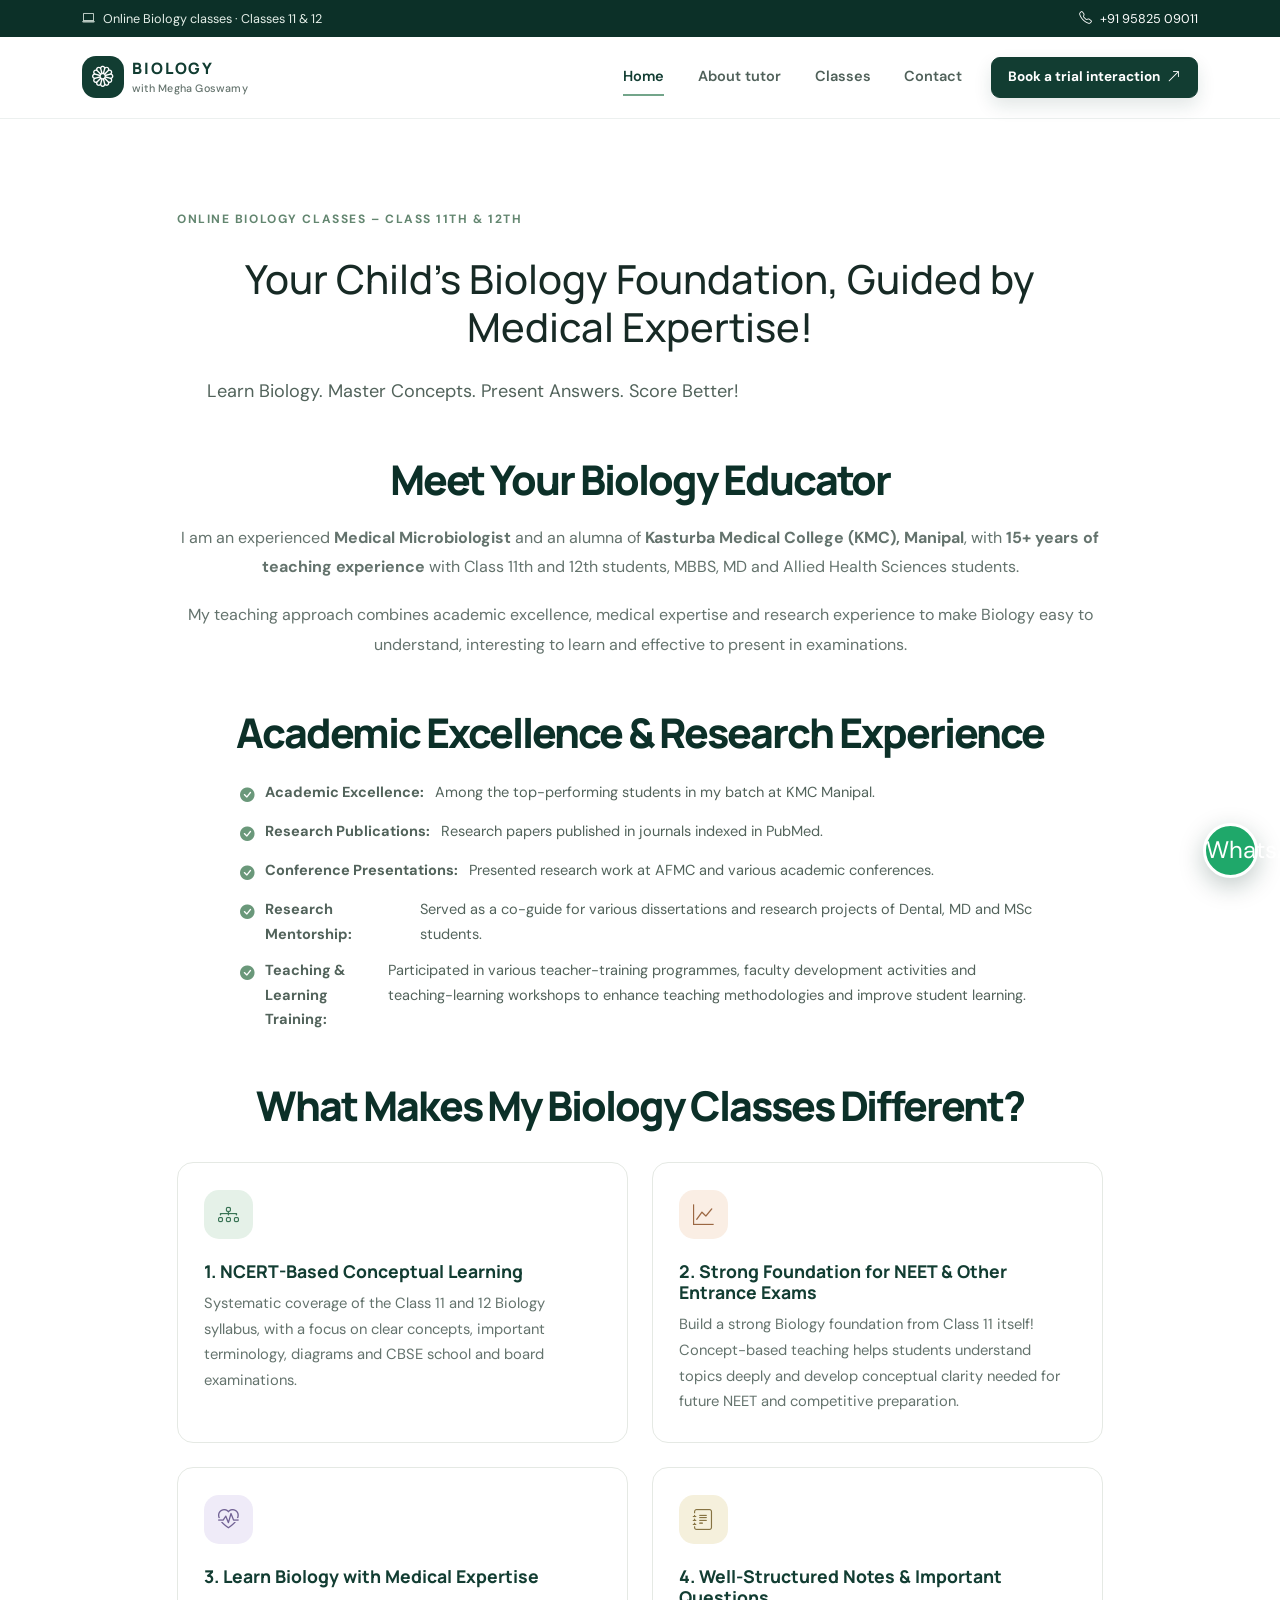
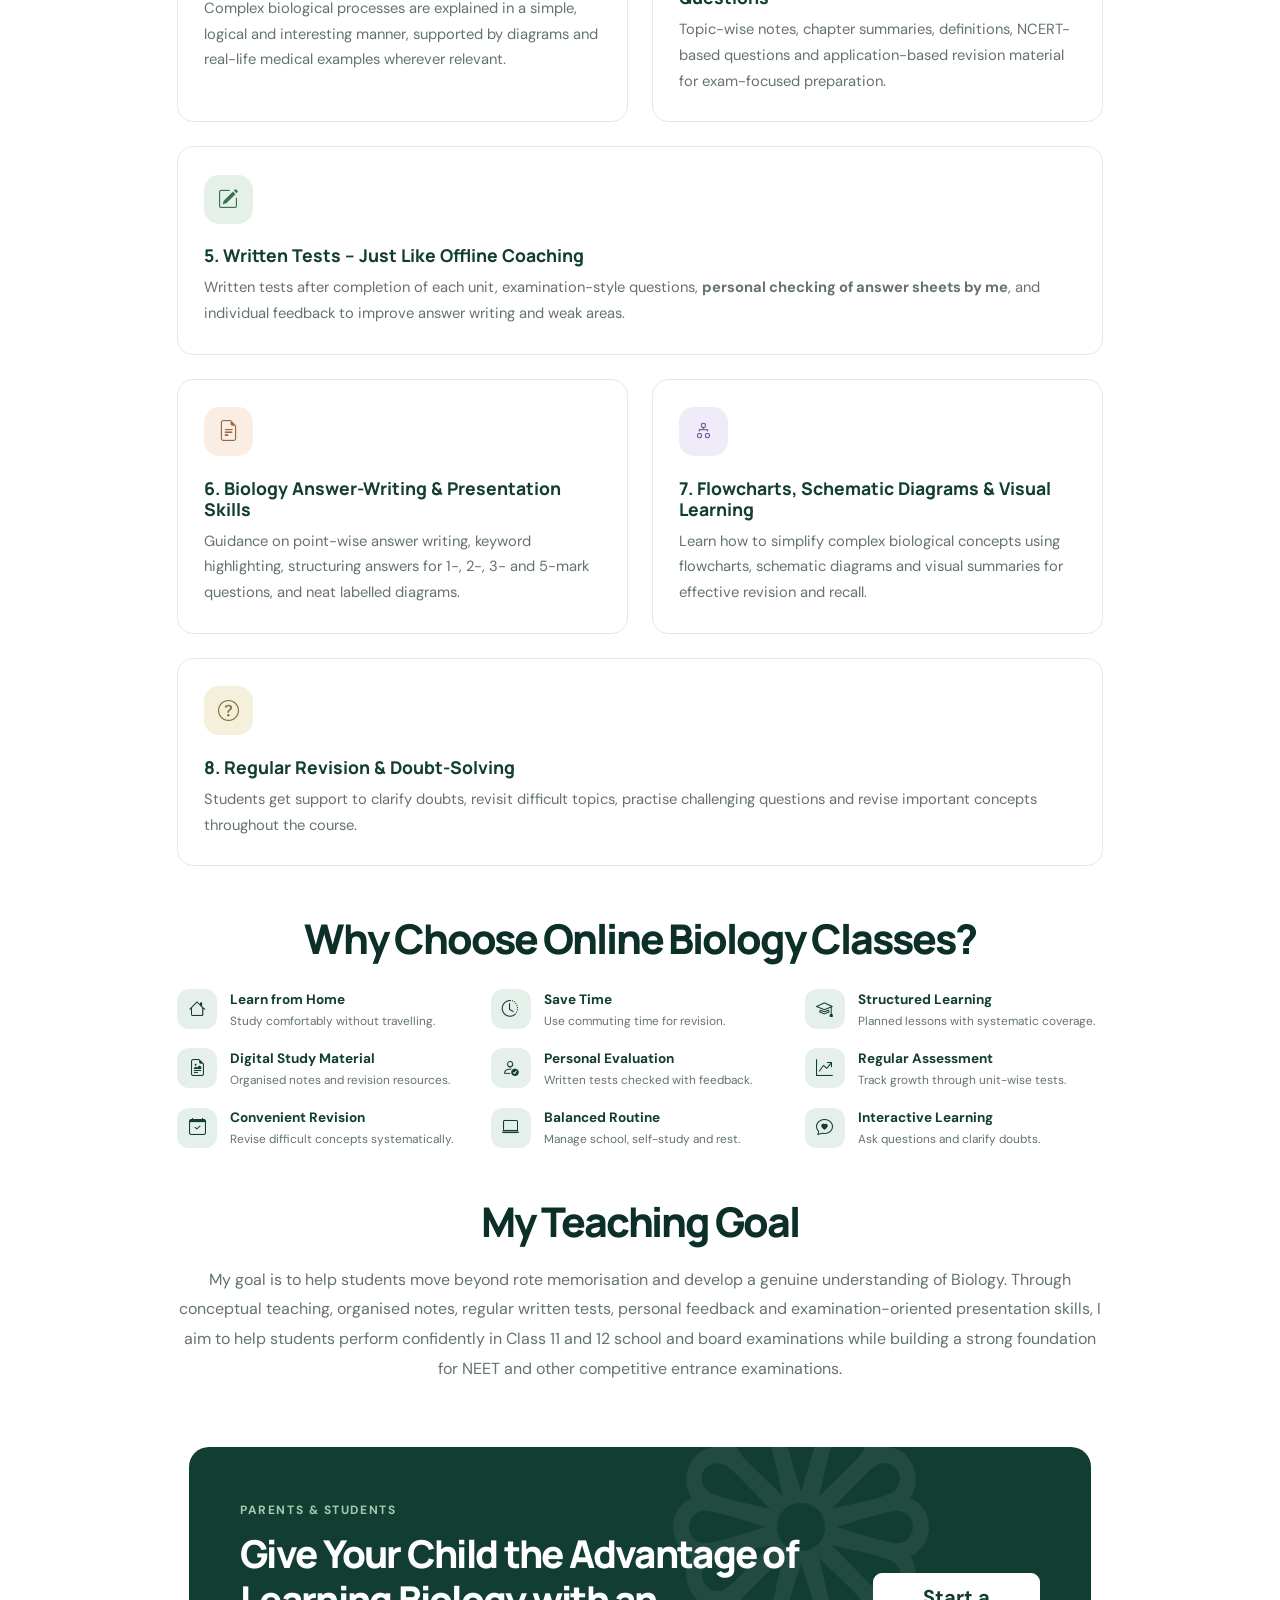
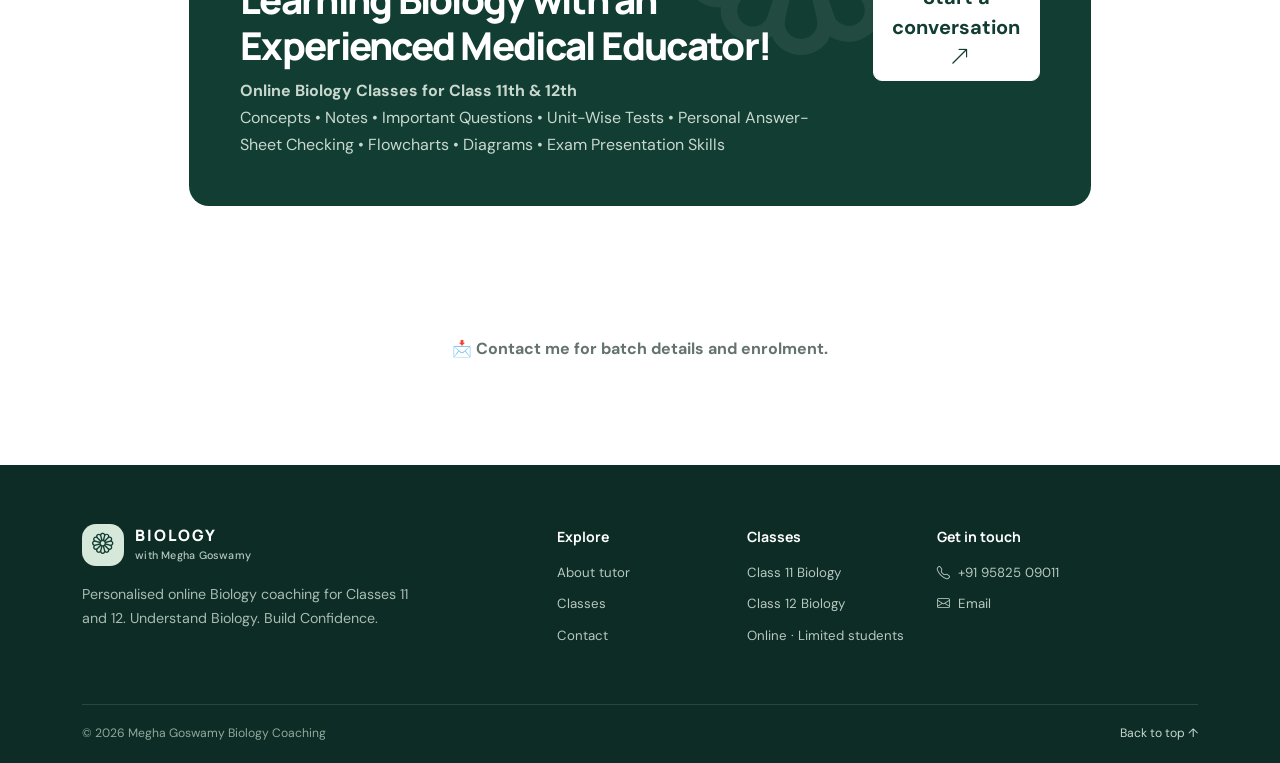
==== commit 6a83ee99: "Add the teaching and learning training point under the Academic Excellence section on the homepage" ====
--- a/index.html
+++ b/index.html
@@ -64,6 +64,7 @@
                   <li><i class="bi bi-check-circle-fill" aria-hidden="true"></i><strong>Research Publications:</strong> Research papers published in journals indexed in PubMed.</li>
                   <li><i class="bi bi-check-circle-fill" aria-hidden="true"></i><strong>Conference Presentations:</strong> Presented research work at AFMC and various academic conferences.</li>
                   <li><i class="bi bi-check-circle-fill" aria-hidden="true"></i><strong>Research Mentorship:</strong> Served as a co-guide for various dissertations and research projects of Dental, MD and MSc students.</li>
+                  <li><i class="bi bi-check-circle-fill" aria-hidden="true"></i><strong>Teaching &amp; Learning Training:</strong> Participated in various teacher-training programmes, faculty development activities and teaching-learning workshops to enhance teaching methodologies and improve student learning.</li>
                 </ul>
               </div>
 
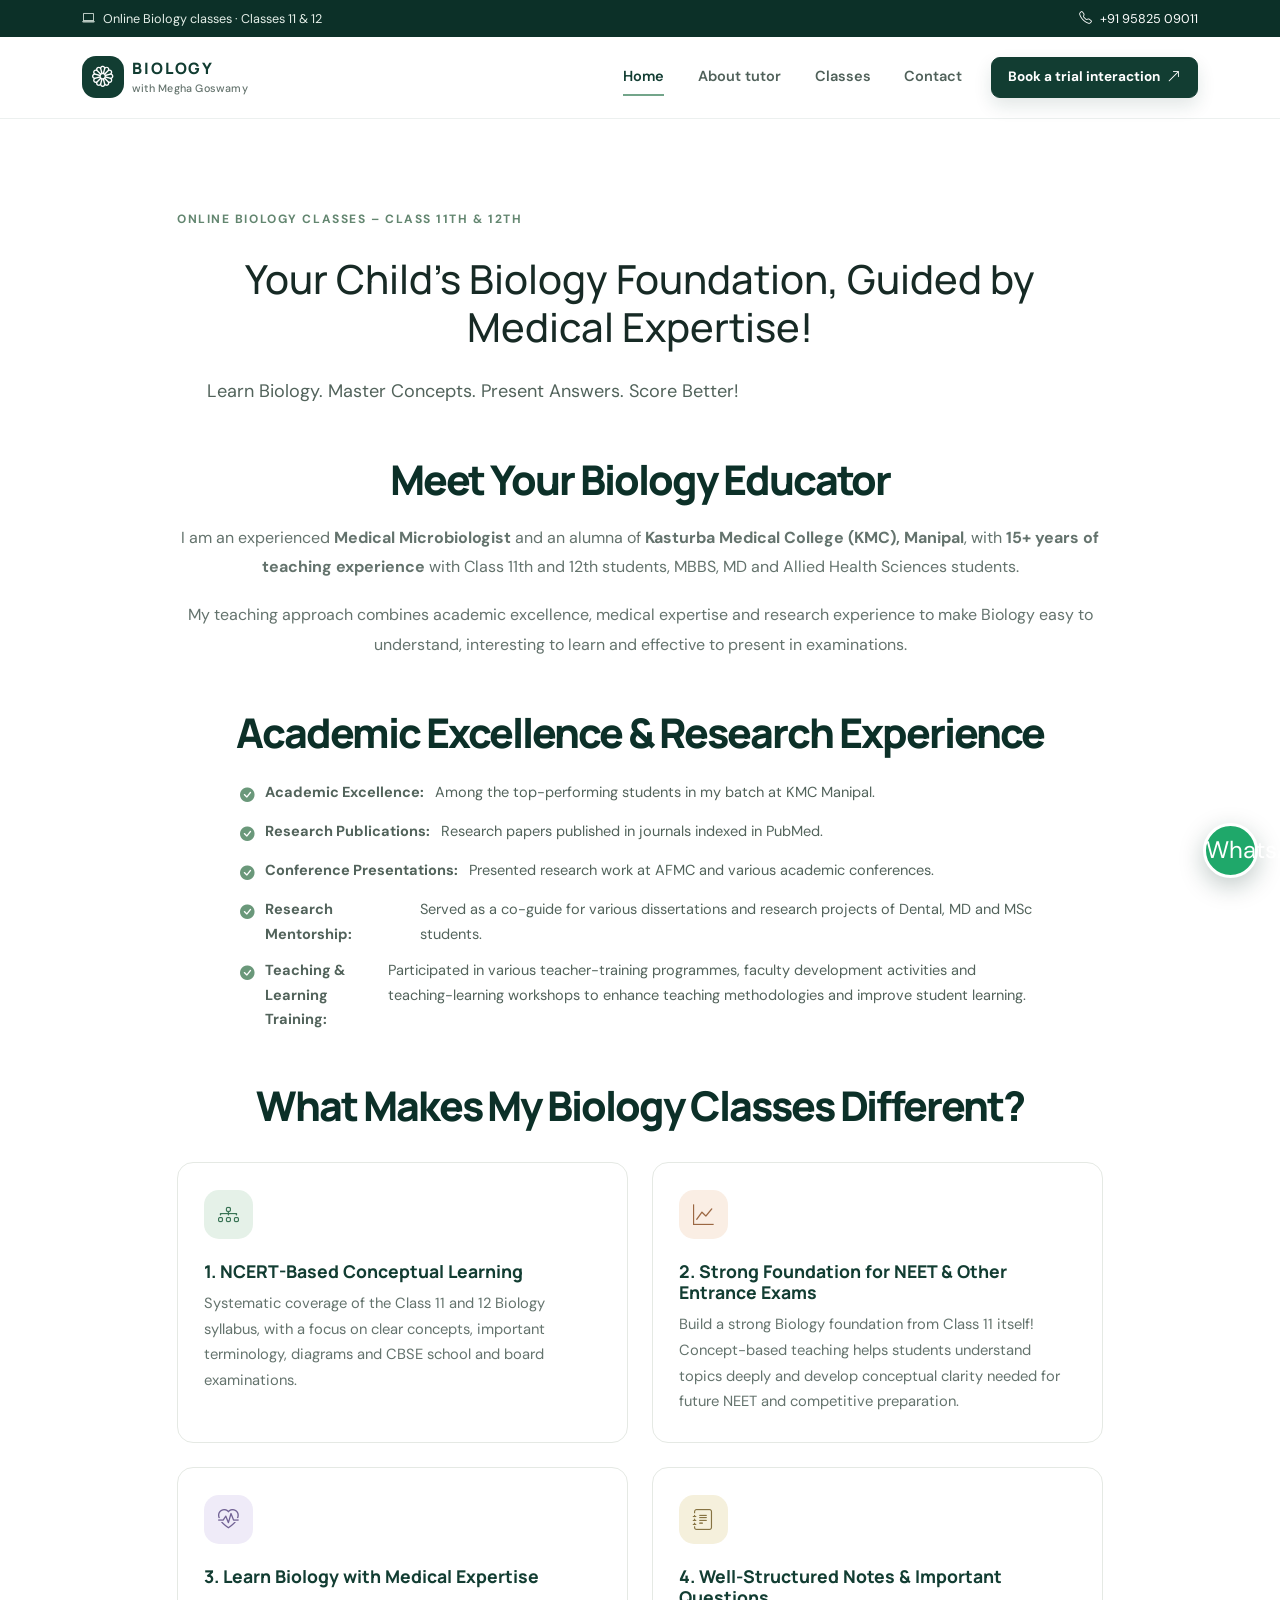
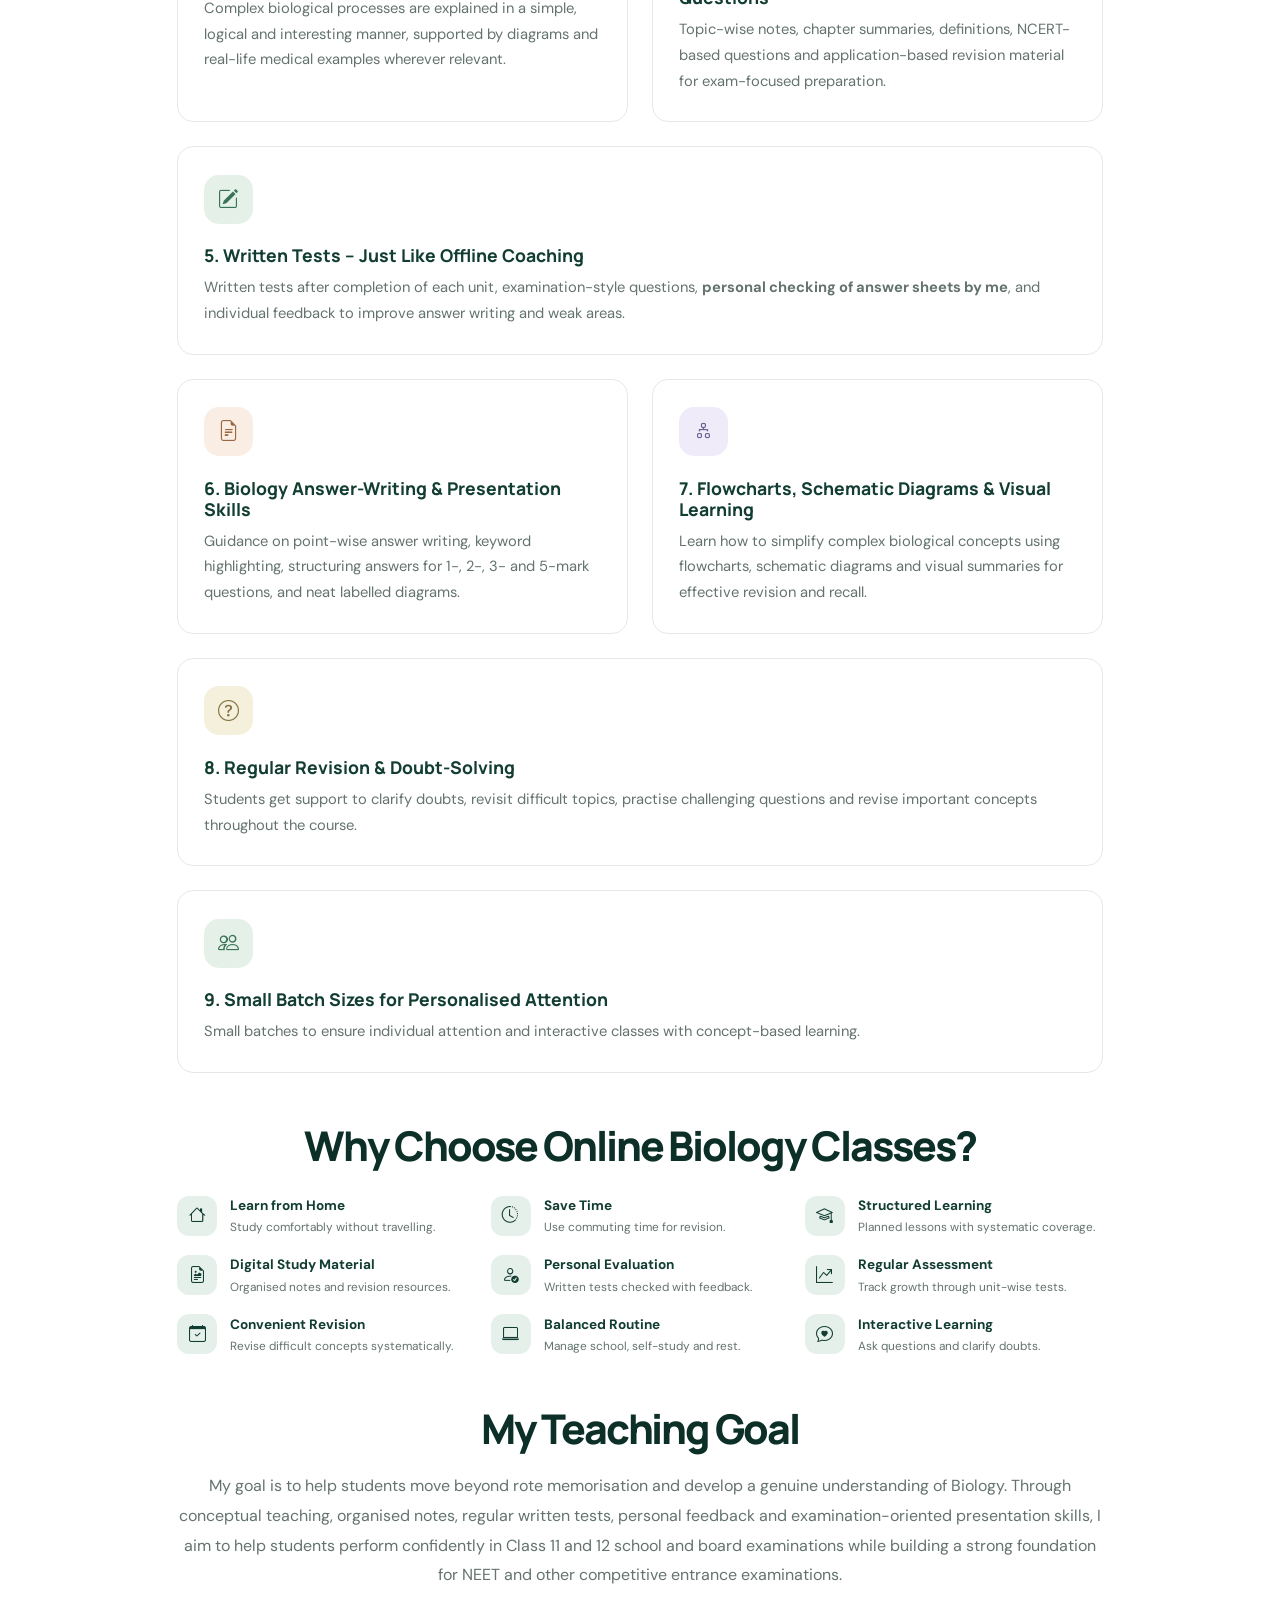
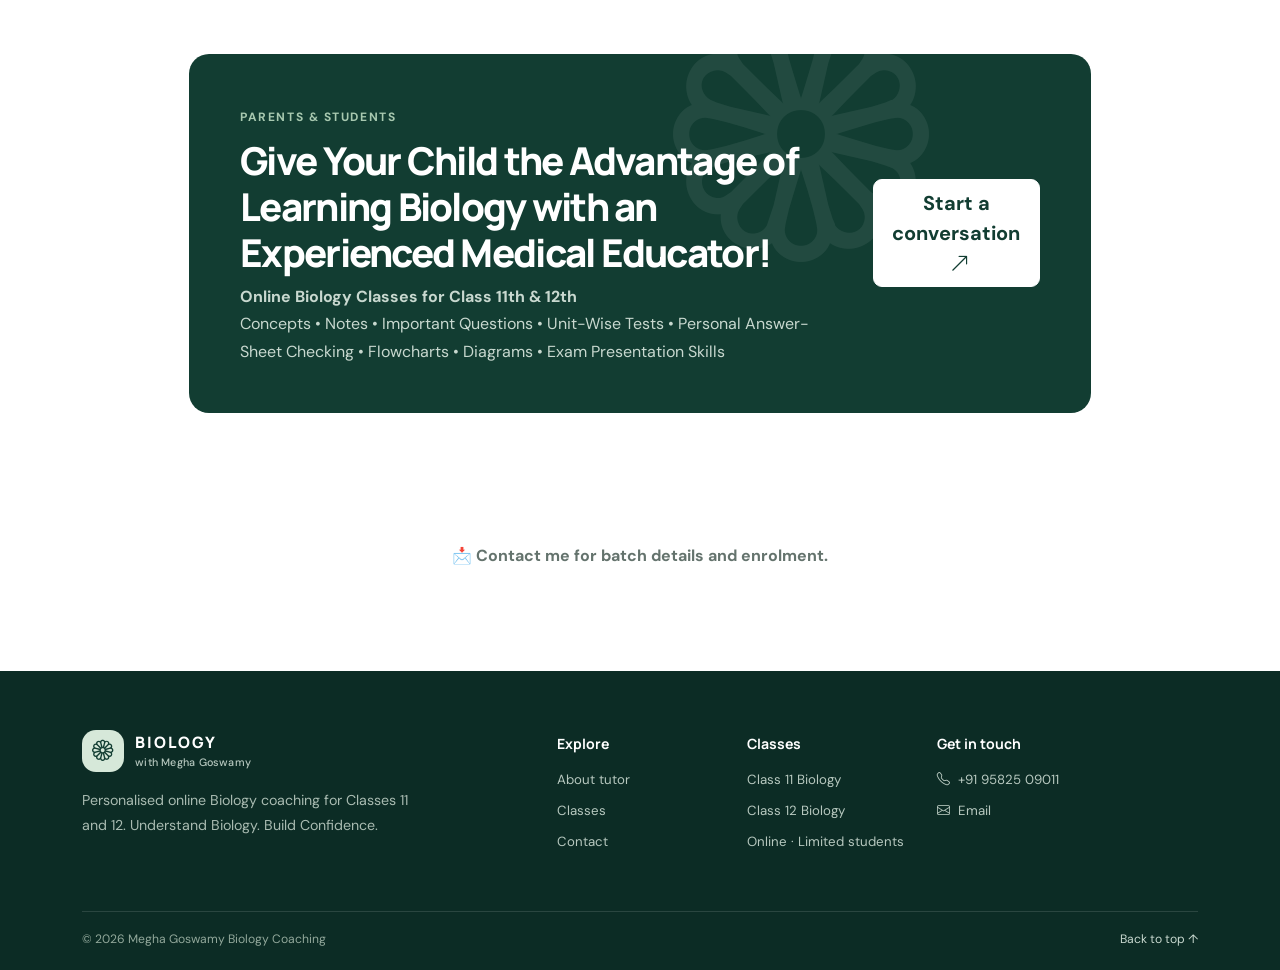
==== commit a715b5cd: "Add the new small-batch personal attention point under the homepage value proposition list" ====
--- a/index.html
+++ b/index.html
@@ -127,6 +127,13 @@
                       <p>Students get support to clarify doubts, revisit difficult topics, practise challenging questions and revise important concepts throughout the course.</p>
                     </article>
                   </div>
+                  <div class="col-lg-12">
+                    <article class="feature-card h-100">
+                      <div class="feature-icon icon-mint"><i class="bi bi-people" aria-hidden="true"></i></div>
+                      <h3>9. Small Batch Sizes for Personalised Attention</h3>
+                      <p>Small batches to ensure individual attention and interactive classes with concept-based learning.</p>
+                    </article>
+                  </div>
                 </div>
               </div>
 
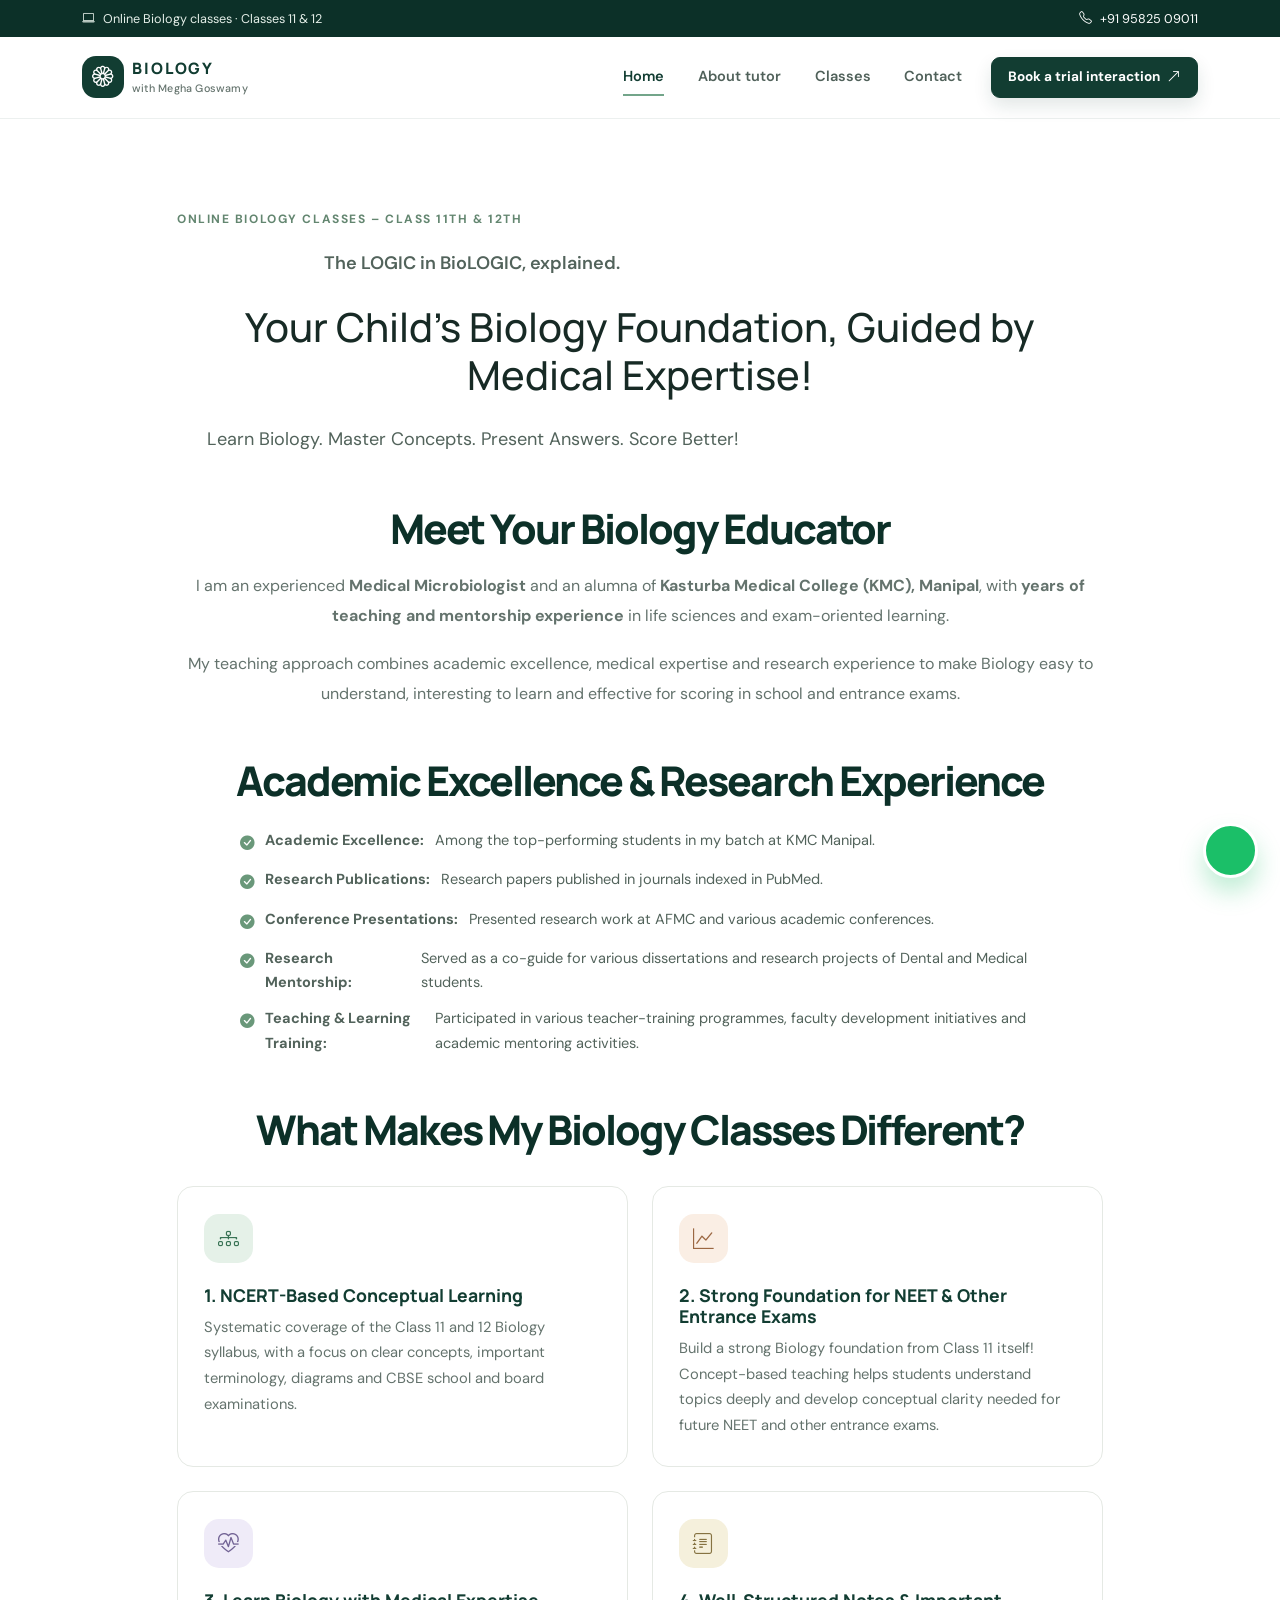
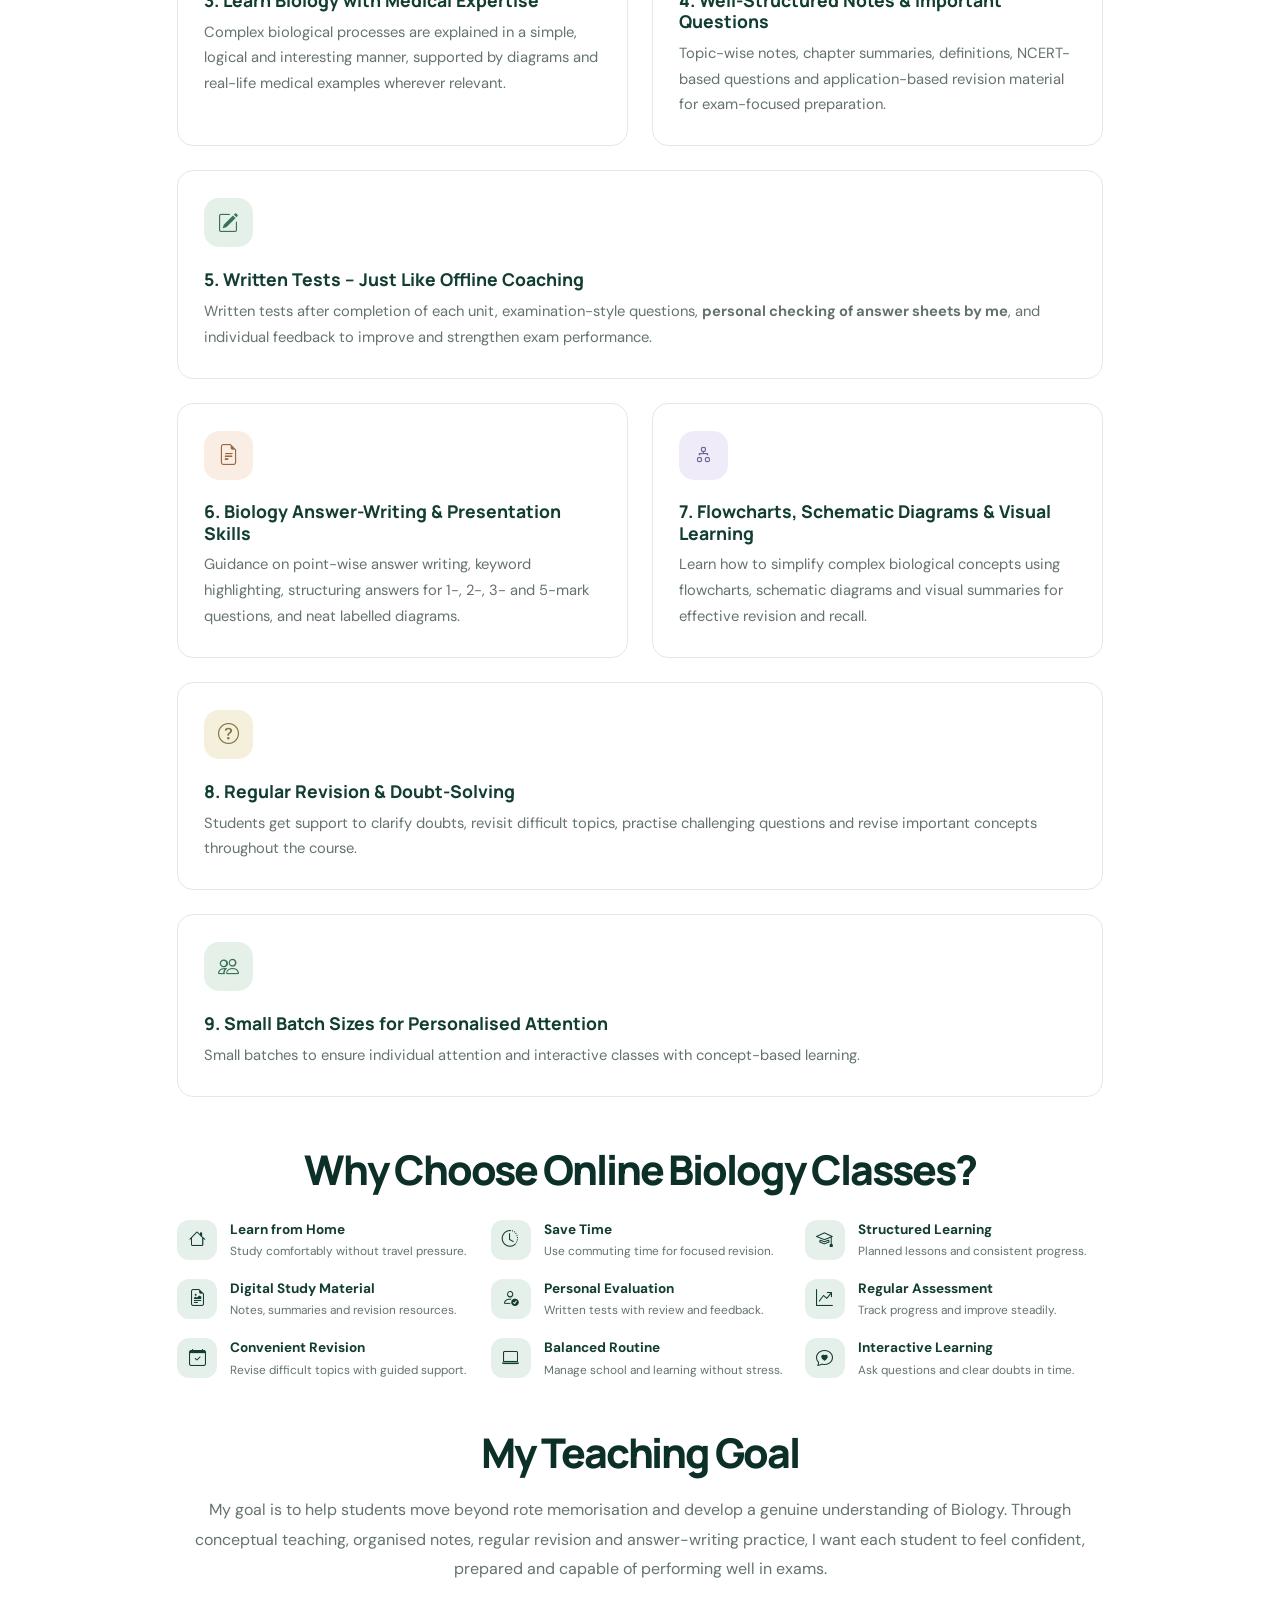
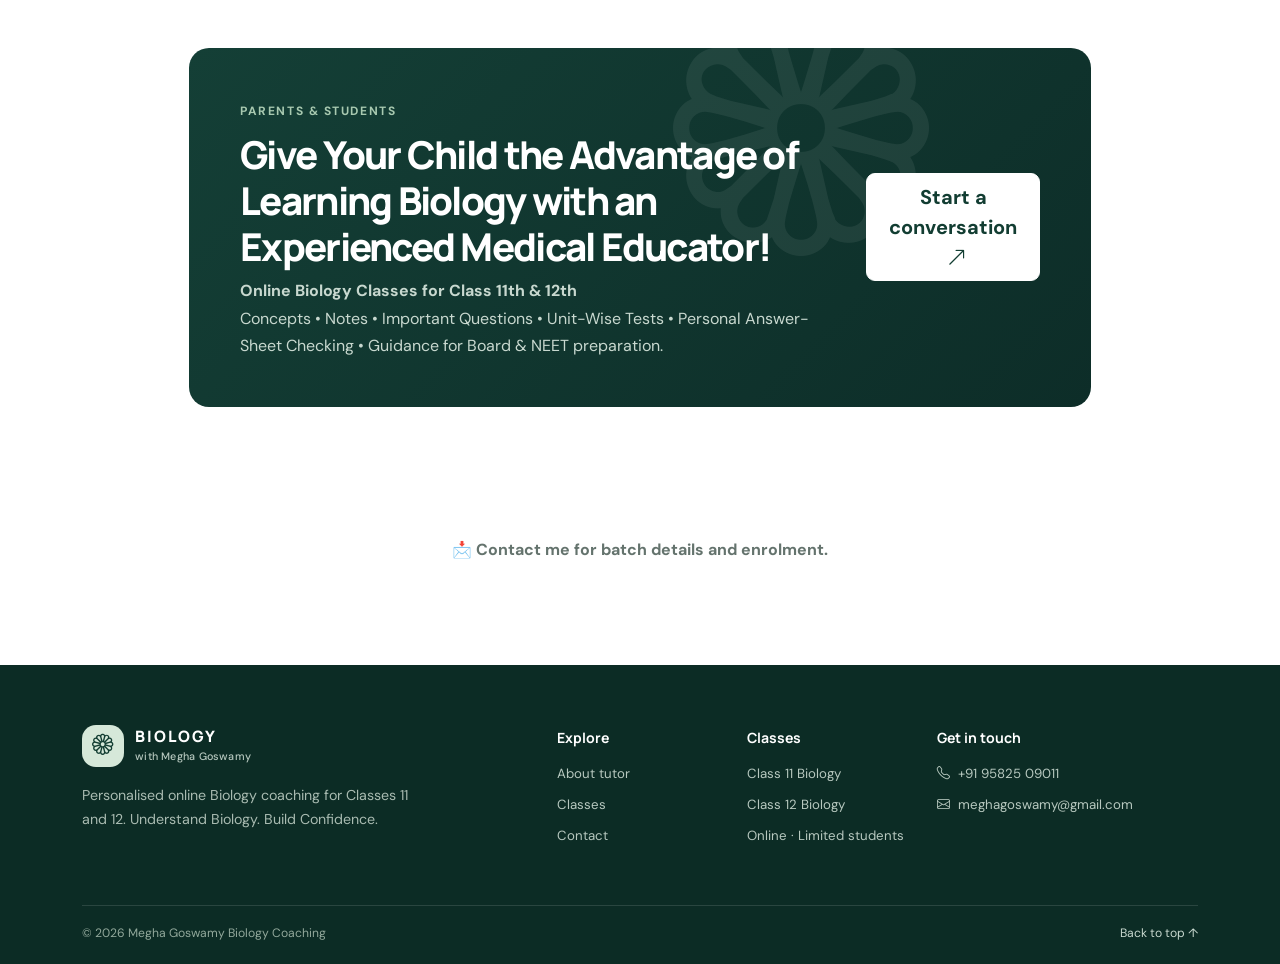
==== commit d7fb6802: "Update the homepage slogan to 'The LOGIC in BioLOGIC, explained.' in the mgttutorials landing page" ====
--- a/index.html
+++ b/index.html
@@ -48,13 +48,14 @@
           <div class="row justify-content-center">
             <div class="col-lg-10">
               <span class="section-kicker">ONLINE BIOLOGY CLASSES – CLASS 11th &amp; 12th</span>
+              <p class="hero-lead mt-3 text-center fw-semibold">The LOGIC in BioLOGIC, explained.</p>
               <h1 class="mt-4 text-center">Your Child’s Biology Foundation, Guided by Medical Expertise!</h1>
               <p class="hero-lead mt-4 text-center">Learn Biology. Master Concepts. Present Answers. Score Better!</p>
 
               <div class="section-space-small mt-5">
                 <h2 class="section-title text-center">Meet Your Biology Educator</h2>
-                <p class="section-copy text-center">I am an experienced <strong>Medical Microbiologist</strong> and an alumna of <strong>Kasturba Medical College (KMC), Manipal</strong>, with <strong>15+ years of teaching experience</strong> with Class 11th and 12th students, MBBS, MD and Allied Health Sciences students.</p>
-                <p class="section-copy text-center">My teaching approach combines academic excellence, medical expertise and research experience to make Biology easy to understand, interesting to learn and effective to present in examinations.</p>
+                <p class="section-copy text-center">I am an experienced <strong>Medical Microbiologist</strong> and an alumna of <strong>Kasturba Medical College (KMC), Manipal</strong>, with <strong>years of teaching and mentorship experience</strong> in life sciences and exam-oriented learning.</p>
+                <p class="section-copy text-center">My teaching approach combines academic excellence, medical expertise and research experience to make Biology easy to understand, interesting to learn and effective for scoring in school and entrance exams.</p>
               </div>
 
               <div class="section-space-small mt-5">
@@ -63,8 +64,8 @@
                   <li><i class="bi bi-check-circle-fill" aria-hidden="true"></i><strong>Academic Excellence:</strong> Among the top-performing students in my batch at KMC Manipal.</li>
                   <li><i class="bi bi-check-circle-fill" aria-hidden="true"></i><strong>Research Publications:</strong> Research papers published in journals indexed in PubMed.</li>
                   <li><i class="bi bi-check-circle-fill" aria-hidden="true"></i><strong>Conference Presentations:</strong> Presented research work at AFMC and various academic conferences.</li>
-                  <li><i class="bi bi-check-circle-fill" aria-hidden="true"></i><strong>Research Mentorship:</strong> Served as a co-guide for various dissertations and research projects of Dental, MD and MSc students.</li>
-                  <li><i class="bi bi-check-circle-fill" aria-hidden="true"></i><strong>Teaching &amp; Learning Training:</strong> Participated in various teacher-training programmes, faculty development activities and teaching-learning workshops to enhance teaching methodologies and improve student learning.</li>
+                  <li><i class="bi bi-check-circle-fill" aria-hidden="true"></i><strong>Research Mentorship:</strong> Served as a co-guide for various dissertations and research projects of Dental and Medical students.</li>
+                  <li><i class="bi bi-check-circle-fill" aria-hidden="true"></i><strong>Teaching &amp; Learning Training:</strong> Participated in various teacher-training programmes, faculty development initiatives and academic mentoring activities.</li>
                 </ul>
               </div>
 
@@ -82,7 +83,7 @@
                     <article class="feature-card h-100">
                       <div class="feature-icon icon-peach"><i class="bi bi-graph-up" aria-hidden="true"></i></div>
                       <h3>2. Strong Foundation for NEET &amp; Other Entrance Exams</h3>
-                      <p>Build a strong Biology foundation from Class 11 itself! Concept-based teaching helps students understand topics deeply and develop conceptual clarity needed for future NEET and competitive preparation.</p>
+                      <p>Build a strong Biology foundation from Class 11 itself! Concept-based teaching helps students understand topics deeply and develop conceptual clarity needed for future NEET and other entrance exams.</p>
                     </article>
                   </div>
                   <div class="col-lg-6">
@@ -103,7 +104,7 @@
                     <article class="feature-card h-100">
                       <div class="feature-icon icon-mint"><i class="bi bi-pencil-square" aria-hidden="true"></i></div>
                       <h3>5. Written Tests – Just Like Offline Coaching</h3>
-                      <p>Written tests after completion of each unit, examination-style questions, <strong>personal checking of answer sheets by me</strong>, and individual feedback to improve answer writing and weak areas.</p>
+                      <p>Written tests after completion of each unit, examination-style questions, <strong>personal checking of answer sheets by me</strong>, and individual feedback to improve and strengthen exam performance.</p>
                     </article>
                   </div>
                   <div class="col-lg-6">
@@ -140,21 +141,21 @@
               <div class="section-space-small mt-5">
                 <h2 class="section-title text-center">Why Choose Online Biology Classes?</h2>
                 <div class="row g-3 mt-2">
-                  <div class="col-md-6 col-lg-4"><div class="trust-item h-100"><i class="bi bi-house" aria-hidden="true"></i><span><strong>Learn from Home</strong><small>Study comfortably without travelling.</small></span></div></div>
-                  <div class="col-md-6 col-lg-4"><div class="trust-item h-100"><i class="bi bi-clock-history" aria-hidden="true"></i><span><strong>Save Time</strong><small>Use commuting time for revision.</small></span></div></div>
-                  <div class="col-md-6 col-lg-4"><div class="trust-item h-100"><i class="bi bi-mortarboard" aria-hidden="true"></i><span><strong>Structured Learning</strong><small>Planned lessons with systematic coverage.</small></span></div></div>
-                  <div class="col-md-6 col-lg-4"><div class="trust-item h-100"><i class="bi bi-file-earmark-richtext" aria-hidden="true"></i><span><strong>Digital Study Material</strong><small>Organised notes and revision resources.</small></span></div></div>
-                  <div class="col-md-6 col-lg-4"><div class="trust-item h-100"><i class="bi bi-person-check" aria-hidden="true"></i><span><strong>Personal Evaluation</strong><small>Written tests checked with feedback.</small></span></div></div>
-                  <div class="col-md-6 col-lg-4"><div class="trust-item h-100"><i class="bi bi-graph-up-arrow" aria-hidden="true"></i><span><strong>Regular Assessment</strong><small>Track growth through unit-wise tests.</small></span></div></div>
-                  <div class="col-md-6 col-lg-4"><div class="trust-item h-100"><i class="bi bi-calendar-check" aria-hidden="true"></i><span><strong>Convenient Revision</strong><small>Revise difficult concepts systematically.</small></span></div></div>
-                  <div class="col-md-6 col-lg-4"><div class="trust-item h-100"><i class="bi bi-laptop" aria-hidden="true"></i><span><strong>Balanced Routine</strong><small>Manage school, self-study and rest.</small></span></div></div>
-                  <div class="col-md-6 col-lg-4"><div class="trust-item h-100"><i class="bi bi-chat-heart" aria-hidden="true"></i><span><strong>Interactive Learning</strong><small>Ask questions and clarify doubts.</small></span></div></div>
+                  <div class="col-md-6 col-lg-4"><div class="trust-item h-100"><i class="bi bi-house" aria-hidden="true"></i><span><strong>Learn from Home</strong><small>Study comfortably without travel pressure.</small></span></div></div>
+                  <div class="col-md-6 col-lg-4"><div class="trust-item h-100"><i class="bi bi-clock-history" aria-hidden="true"></i><span><strong>Save Time</strong><small>Use commuting time for focused revision.</small></span></div></div>
+                  <div class="col-md-6 col-lg-4"><div class="trust-item h-100"><i class="bi bi-mortarboard" aria-hidden="true"></i><span><strong>Structured Learning</strong><small>Planned lessons and consistent progress.</small></span></div></div>
+                  <div class="col-md-6 col-lg-4"><div class="trust-item h-100"><i class="bi bi-file-earmark-richtext" aria-hidden="true"></i><span><strong>Digital Study Material</strong><small>Notes, summaries and revision resources.</small></span></div></div>
+                  <div class="col-md-6 col-lg-4"><div class="trust-item h-100"><i class="bi bi-person-check" aria-hidden="true"></i><span><strong>Personal Evaluation</strong><small>Written tests with review and feedback.</small></span></div></div>
+                  <div class="col-md-6 col-lg-4"><div class="trust-item h-100"><i class="bi bi-graph-up-arrow" aria-hidden="true"></i><span><strong>Regular Assessment</strong><small>Track progress and improve steadily.</small></span></div></div>
+                  <div class="col-md-6 col-lg-4"><div class="trust-item h-100"><i class="bi bi-calendar-check" aria-hidden="true"></i><span><strong>Convenient Revision</strong><small>Revise difficult topics with guided support.</small></span></div></div>
+                  <div class="col-md-6 col-lg-4"><div class="trust-item h-100"><i class="bi bi-laptop" aria-hidden="true"></i><span><strong>Balanced Routine</strong><small>Manage school and learning without stress.</small></span></div></div>
+                  <div class="col-md-6 col-lg-4"><div class="trust-item h-100"><i class="bi bi-chat-heart" aria-hidden="true"></i><span><strong>Interactive Learning</strong><small>Ask questions and clear doubts in time.</small></span></div></div>
                 </div>
               </div>
 
               <div class="section-space-small mt-5">
                 <h2 class="section-title text-center">My Teaching Goal</h2>
-                <p class="section-copy text-center">My goal is to help students move beyond rote memorisation and develop a genuine understanding of Biology. Through conceptual teaching, organised notes, regular written tests, personal feedback and examination-oriented presentation skills, I aim to help students perform confidently in Class 11 and 12 school and board examinations while building a strong foundation for NEET and other competitive entrance examinations.</p>
+                <p class="section-copy text-center">My goal is to help students move beyond rote memorisation and develop a genuine understanding of Biology. Through conceptual teaching, organised notes, regular revision and answer-writing practice, I want each student to feel confident, prepared and capable of performing well in exams.</p>
               </div>
 
               <div class="cta-section mt-5">
@@ -163,7 +164,7 @@
                     <div>
                       <span class="section-kicker">Parents &amp; students</span>
                       <h2>Give Your Child the Advantage of Learning Biology with an Experienced Medical Educator!</h2>
-                      <p><strong>Online Biology Classes for Class 11th &amp; 12th</strong><br>Concepts • Notes • Important Questions • Unit-Wise Tests • Personal Answer-Sheet Checking • Flowcharts • Diagrams • Exam Presentation Skills</p>
+                      <p><strong>Online Biology Classes for Class 11th &amp; 12th</strong><br>Concepts • Notes • Important Questions • Unit-Wise Tests • Personal Answer-Sheet Checking • Guidance for Board &amp; NEET preparation.</p>
                     </div>
                     <a class="btn btn-light-custom btn-lg" href="contact.html#enquiry">Start a conversation <i class="bi bi-arrow-up-right ms-2" aria-hidden="true"></i></a>
                     <div class="cta-decoration" aria-hidden="true"><i class="bi bi-flower1"></i></div>
@@ -189,12 +190,12 @@
           </div>
           <div class="col-6 col-lg-2"><h2 class="footer-heading">Explore</h2><a href="about.html">About tutor</a><a href="classes.html">Classes</a><a href="contact.html">Contact</a></div>
           <div class="col-6 col-lg-2"><h2 class="footer-heading">Classes</h2><span>Class 11 Biology</span><span>Class 12 Biology</span><span>Online · Limited students</span></div>
-          <div class="col-lg-3"><h2 class="footer-heading">Get in touch</h2><a href="tel:+919582509011"><i class="bi bi-telephone me-2" aria-hidden="true"></i>+91 95825 09011</a><a href="mailto:meghagoswamybiology@gmail.com"><i class="bi bi-envelope me-2" aria-hidden="true"></i>Email</a></div>
+          <div class="col-lg-3"><h2 class="footer-heading">Get in touch</h2><a href="tel:+919582509011"><i class="bi bi-telephone me-2" aria-hidden="true"></i>+91 95825 09011</a><a href="mailto:meghagoswamy@gmail.com"><i class="bi bi-envelope me-2" aria-hidden="true"></i>meghagoswamy@gmail.com</a></div>
         </div>
         <div class="footer-bottom"><span>© <span data-current-year></span> Megha Goswamy Biology Coaching</span><a href="#top" class="back-top">Back to top ↑</a></div>
       </div>
     </footer>
-    <a class="whatsapp-float" href="https://wa.me/919582509011?text=Hello%20Megha%2C%20I%27d%20like%20to%20enquire%20about%20Biology%20classes." target="_blank" rel="noopener noreferrer" aria-label="Chat on WhatsApp">WhatsApp</a>
+    <a class="whatsapp-float" href="https://wa.me/919582509011?text=Hello%20Megha%2C%20I%27d%20like%20to%20enquire%20about%20Biology%20classes." target="_blank" rel="noopener noreferrer" aria-label="Chat on WhatsApp"></a>
     <script src="https://cdn.jsdelivr.net/npm/bootstrap@5.3.3/dist/js/bootstrap.bundle.min.js"></script>
     <script src="assets/js/main.js"></script>
   </body>
--- a/assets/css/styles.css
+++ b/assets/css/styles.css
@@ -38,7 +38,7 @@
 .btn-light-custom { color: var(--forest); background: #fff; border: 1px solid #fff; }
 .btn-light-custom:hover { color: var(--forest); background: var(--cream); }
 .nav-cta { padding: .58rem 1rem; font-size: .85rem; }
-.hero-section { position: relative; overflow: hidden; padding: 5.3rem 0 5.5rem; background: radial-gradient(ellipse at 86% 30%, #e8f0e9 0, transparent 38%), linear-gradient(110deg, #f8f8f2 0%, #fff 58%, #f2f6ef 100%); }
+.hero-section { position: relative; overflow: hidden; padding: 5.3rem 0 5.5rem; background: radial-gradient(ellipse at 86% 30%, #e8f0e9 0, transparent 38%), linear-gradient(110deg, #f8f8f2 0%, #f7f0e5 100%); }
 .hero-section::before { position: absolute; top: -190px; left: -150px; width: 420px; height: 420px; border: 1px solid rgba(18,61,50,.06); border-radius: 50%; content: ""; }
 .eyebrow { display: inline-flex; align-items: center; gap: .6rem; color: var(--forest); font-size: .76rem; font-weight: 700; letter-spacing: .11em; text-transform: uppercase; }
 .eyebrow-dot { width: 8px; height: 8px; border-radius: 50%; background: #81a98e; box-shadow: 0 0 0 5px rgba(129,169,142,.15); }
@@ -50,7 +50,7 @@
 .hero-proof p, .credential-row p { display: flex; flex-direction: column; margin: 0; }
 .hero-proof strong { color: var(--forest); font-size: .91rem; }
 .hero-proof p span { color: var(--muted); font-size: .82rem; }
-.hero-art { position: relative; display: flex; min-height: 440px; align-items: center; justify-content: center; overflow: hidden; border: 1px solid rgba(18,61,50,.08); border-radius: 48% 48% 28px 28px; background: linear-gradient(145deg, #e5eee3, #f5f2e7 84%); }
+.hero-art { position: relative; display: flex; min-height: 440px; align-items: center; justify-content: center; overflow: hidden; border: 1px solid rgba(18,61,50,.08); border-radius: 48% 48% 28px 28px; background: linear-gradient(180deg, #f8f8f2 0%, #edf4ef 100%); }
 .art-orbit { position: absolute; width: 290px; height: 290px; border: 1px solid rgba(18,61,50,.13); border-radius: 50%; }
 .orbit-two { width: 370px; height: 370px; border-style: dashed; opacity: .7; }
 .art-sun { position: absolute; top: 57px; right: 68px; width: 88px; height: 88px; border-radius: 50%; background: #f2c985; box-shadow: 0 0 0 16px rgba(242,201,133,.18); }
@@ -58,8 +58,8 @@
 .art-leaf { position: absolute; z-index: 1; display: grid; width: 94px; height: 120px; place-items: center; color: #fff; border-radius: 85% 15% 80% 20%; font-size: 2.5rem; }
 .leaf-one { top: 112px; left: calc(50% - 88px); background: #6f9c78; transform: rotate(-35deg); }
 .leaf-two { top: 176px; left: calc(50% + 13px); background: #9ab785; transform: rotate(45deg) scaleX(-1); }
-.art-book { position: absolute; bottom: 43px; left: 50%; display: grid; width: 130px; height: 64px; place-items: center; color: #fff; border-radius: 8px 8px 12px 12px; background: var(--forest); box-shadow: 0 12px 20px rgba(18,61,50,.18); font-size: 1.75rem; transform: translateX(-50%); }
-.art-caption { position: absolute; z-index: 2; right: -5px; bottom: 118px; display: flex; align-items: center; gap: .65rem; padding: .75rem 1rem; border: 1px solid rgba(18,61,50,.08); border-radius: 14px; background: #fff; box-shadow: 0 12px 32px rgba(18,61,50,.11); }
+.art-book { position: absolute; bottom: 43px; left: 50%; display: grid; width: 130px; height: 64px; place-items: center; color: #fff; border-radius: 8px 8px 12px 12px; background: var(--forest); box-shadow: 0 18px 30px rgba(18,61,50,.18); transform: translateX(-50%); }
+.art-caption { position: absolute; z-index: 2; right: -5px; bottom: 118px; display: flex; align-items: center; gap: .65rem; padding: .75rem 1rem; border: 1px solid rgba(18,61,50,.08); border-radius: 16px; background: rgba(255,255,255,.9); box-shadow: 0 12px 28px rgba(18,61,50,.08); }
 .caption-icon { display: grid; width: 36px; height: 36px; place-items: center; color: #8d6a33; background: #fbf0d7; border-radius: 10px; }
 .art-caption strong, .art-caption small { display: block; }
 .art-caption strong { color: var(--forest); font-size: .78rem; }
@@ -89,16 +89,16 @@
 .feature-card h3, .credential-detail h3 { margin: 1.35rem 0 .55rem; color: var(--forest); font-size: 1.1rem; font-weight: 750; }
 .feature-card p, .credential-detail p { margin: 0; color: var(--muted); font-size: .92rem; line-height: 1.75; }
 .foundation-section { padding: 5.3rem 0; background: var(--cream); }
-.foundation-visual { position: relative; min-height: 390px; overflow: hidden; border-radius: 22px; background: radial-gradient(circle at 30% 20%, #faf6df 0 8%, transparent 8.5%), linear-gradient(140deg, #dcebdd, #eff1e5); }
+.foundation-visual { position: relative; min-height: 390px; overflow: hidden; border-radius: 22px; background: radial-gradient(circle at 30% 20%, #faf6df 0 8%, transparent 8.5%), linear-gradient(135deg, #f3f7f2 0%, #eef4ef 100%); }
 .foundation-visual::before, .foundation-visual::after { position: absolute; bottom: -180px; width: 420px; height: 420px; border: 1px solid rgba(18,61,50,.13); border-radius: 50%; content: ""; }
 .foundation-visual::before { left: -150px; }
 .foundation-visual::after { right: -190px; bottom: -240px; width: 500px; height: 500px; }
-.foundation-circle { position: absolute; top: 48px; left: 58px; display: grid; width: 88px; height: 88px; place-items: center; color: #fff; border-radius: 50%; background: #c99e56; box-shadow: 0 0 0 15px rgba(201,158,86,.18); font-size: 2rem; }
-.foundation-quote { position: absolute; top: 150px; left: 12%; max-width: 320px; padding: 1.5rem 1.65rem; border: 1px solid rgba(18,61,50,.08); border-radius: 15px; background: rgba(255,255,255,.88); box-shadow: 0 16px 35px rgba(18,61,50,.09); }
+.foundation-circle { position: absolute; top: 48px; left: 58px; display: grid; width: 88px; height: 88px; place-items: center; color: #fff; border-radius: 50%; background: #c99e56; box-shadow: 0 0 0 18px rgba(201,158,86,.12); font-size: 2rem; }
+.foundation-quote { position: absolute; top: 150px; left: 12%; max-width: 320px; padding: 1.5rem 1.65rem; border: 1px solid rgba(18,61,50,.08); border-radius: 15px; background: rgba(255,255,255,.8); box-shadow: 0 12px 24px rgba(18,61,50,.05); }
 .foundation-quote > i { color: #91aa96; font-size: 1.6rem; }
 .foundation-quote p { margin: .3rem 0 .6rem; color: var(--forest); font-family: var(--font-heading); font-size: 1.3rem; font-weight: 800; line-height: 1.35; }
 .foundation-quote span { color: var(--muted); font-size: .78rem; }
-.foundation-stamp { position: absolute; right: 9%; bottom: 12%; display: grid; width: 86px; height: 86px; place-items: center; border: 1px solid rgba(18,61,50,.35); border-radius: 50%; color: var(--forest); text-align: center; transform: rotate(-12deg); }
+.foundation-stamp { position: absolute; right: 9%; bottom: 12%; display: grid; width: 86px; height: 86px; place-items: center; border: 1px solid rgba(18,61,50,.35); border-radius: 50%; color: var(--forest); background: rgba(255,255,255,.78); }
 .foundation-stamp span { font-size: .62rem; font-weight: 800; letter-spacing: .08em; line-height: 1.5; }
 .check-list { display: grid; gap: .7rem; margin: 1.5rem 0; padding: 0; list-style: none; }
 .check-list li { display: flex; align-items: flex-start; gap: .65rem; color: #52635b; font-size: .91rem; }
@@ -113,7 +113,7 @@
 .credential-row small { color: var(--muted); font-size: .79rem; }
 .tutor-section { background: #fff; }
 .cta-section { padding: 1rem 0 5rem; }
-.cta-card { position: relative; display: flex; align-items: center; justify-content: space-between; gap: 2rem; overflow: hidden; padding: 3rem 3.2rem; border-radius: 20px; color: #fff; background: var(--forest); }
+.cta-card { position: relative; display: flex; align-items: center; justify-content: space-between; gap: 2rem; overflow: hidden; padding: 3rem 3.2rem; border-radius: 20px; color: #fff; background: linear-gradient(135deg, #143f36 0%, #0d2d28 100%); }
 .cta-card > div:first-child, .cta-card > a { position: relative; z-index: 1; }
 .cta-card .section-kicker { color: #a8c9b0; }
 .cta-card h2 { max-width: 610px; margin: .55rem 0 .45rem; color: #fff; font-size: clamp(1.7rem, 3vw, 2.55rem); font-weight: 800; letter-spacing: -.045em; }
@@ -130,7 +130,7 @@
 .site-footer a:hover { color: #fff; }
 .footer-bottom { display: flex; justify-content: space-between; gap: 1rem; margin-top: 3rem; padding-top: 1.1rem; border-top: 1px solid rgba(255,255,255,.12); color: #92a89b; font-size: .76rem; }
 .footer-bottom a { color: #c8d8cf; text-decoration: none; }
-.whatsapp-float { position: fixed; z-index: 1010; right: 22px; bottom: 22px; display: grid; width: 55px; height: 55px; place-items: center; color: #fff; border: 3px solid #fff; border-radius: 50%; background: #1fa86a; box-shadow: 0 8px 24px rgba(12,48,40,.25); font-size: 1.5rem; text-decoration: none; transition: transform .2s ease; }
+.whatsapp-float { position: fixed; z-index: 1010; right: 22px; bottom: 22px; display: grid; width: 55px; height: 55px; place-items: center; color: #fff; border: 3px solid #fff; border-radius: 50%; background: #1bbf68; box-shadow: 0 14px 24px rgba(27,191,104,.28); font-size: 1.55rem; text-decoration: none; transition: transform .2s ease; }
 .whatsapp-float:hover { color: #fff; transform: translateY(-3px); }
 .page-hero { padding: 2.2rem 0 4.2rem; background: linear-gradient(110deg, #f8f8f2, #f1f5ef); }
 .breadcrumb { margin: 0 0 2rem; font-size: .8rem; }
@@ -138,7 +138,7 @@
 .breadcrumb-item.active { color: var(--muted); }
 .page-title { color: var(--forest-dark); font-size: clamp(2.55rem, 5vw, 4.1rem); font-weight: 800; letter-spacing: -.065em; line-height: 1.12; }
 .page-lead { max-width: 620px; margin: 1.2rem 0 0; color: #52635b; font-size: 1.08rem; line-height: 1.8; }
-.page-hero-icon { display: flex; min-height: 215px; flex-direction: column; align-items: center; justify-content: center; gap: 1rem; color: var(--forest); border: 1px solid rgba(18,61,50,.1); border-radius: 24px; background: radial-gradient(circle at 50% 40%, #fff 0 15%, transparent 16%), #e7efe6; }
+.page-hero-icon { display: flex; min-height: 215px; flex-direction: column; align-items: center; justify-content: center; gap: 1rem; color: var(--forest); border: 1px solid rgba(18,61,50,.1); border-radius: 22px; background: rgba(255,255,255,.4); }
 .page-hero-icon i { color: #628b70; font-size: 5rem; }
 .page-hero-icon span { font-size: .65rem; font-weight: 800; letter-spacing: .18em; }
 .about-note { position: relative; padding: 2.2rem; border: 1px solid var(--line); border-radius: 20px; background: var(--cream); }
@@ -197,11 +197,51 @@
 .map-frame { height: 340px; overflow: hidden; border: 5px solid #fff; border-radius: 18px; box-shadow: 0 12px 35px rgba(18,61,50,.09); }
 .map-frame iframe { width: 100%; height: 100%; border: 0; }
 
+.about-photo-wrapper {
+  position: relative;
+  width: min(100%, 440px);
+  margin: 0 auto;
+}
+.about-photo-frame {
+  position: relative;
+  overflow: hidden;
+  width: 100%;
+  aspect-ratio: 4 / 5;
+  border: 1px solid rgba(18,61,50,.08);
+  border-radius: 28px;
+  background: linear-gradient(140deg, #edf4ef 0%, #f7f7f1 100%);
+  box-shadow: 0 18px 38px rgba(18,61,50,.08);
+}
+.about-photo-frame img {
+  display: block;
+  width: 100%;
+  height: 100%;
+  object-fit: cover;
+  object-position: center top;
+  transform: scale(1.03);
+}
+.about-photo-tag {
+  position: absolute;
+  right: 18px;
+  bottom: 18px;
+  padding: .48rem .8rem;
+  border: 1px solid rgba(18,61,50,.08);
+  border-radius: 999px;
+  background: rgba(255,255,255,.9);
+  color: var(--forest);
+  font-size: .73rem;
+  font-weight: 800;
+  letter-spacing: .12em;
+  text-transform: uppercase;
+  box-shadow: 0 8px 18px rgba(18,61,50,.08);
+}
+
 @media (max-width: 991.98px) {
   .site-nav .navbar-collapse { padding: .7rem 0 1rem; }
   .site-nav .nav-link.active::after { display: none; }
   .hero-art { max-width: 520px; min-height: 390px; margin: 0 auto; }
   .cta-card { align-items: flex-start; flex-direction: column; padding: 2.5rem; }
+  .about-photo-wrapper { max-width: 360px; }
 }
 @media (max-width: 575.98px) {
   .topbar { font-size: .68rem; }
@@ -240,6 +280,13 @@
   .focus-grid { grid-template-columns: 1fr; }
   .map-frame { height: 280px; }
   .whatsapp-float { right: 14px; bottom: 14px; width: 51px; height: 51px; }
+  .about-photo-wrapper { max-width: 300px; }
+  .about-photo-tag {
+    right: 12px;
+    bottom: 12px;
+    font-size: .62rem;
+    letter-spacing: .08em;
+  }
 }
 
 @media (prefers-reduced-motion: reduce) {
